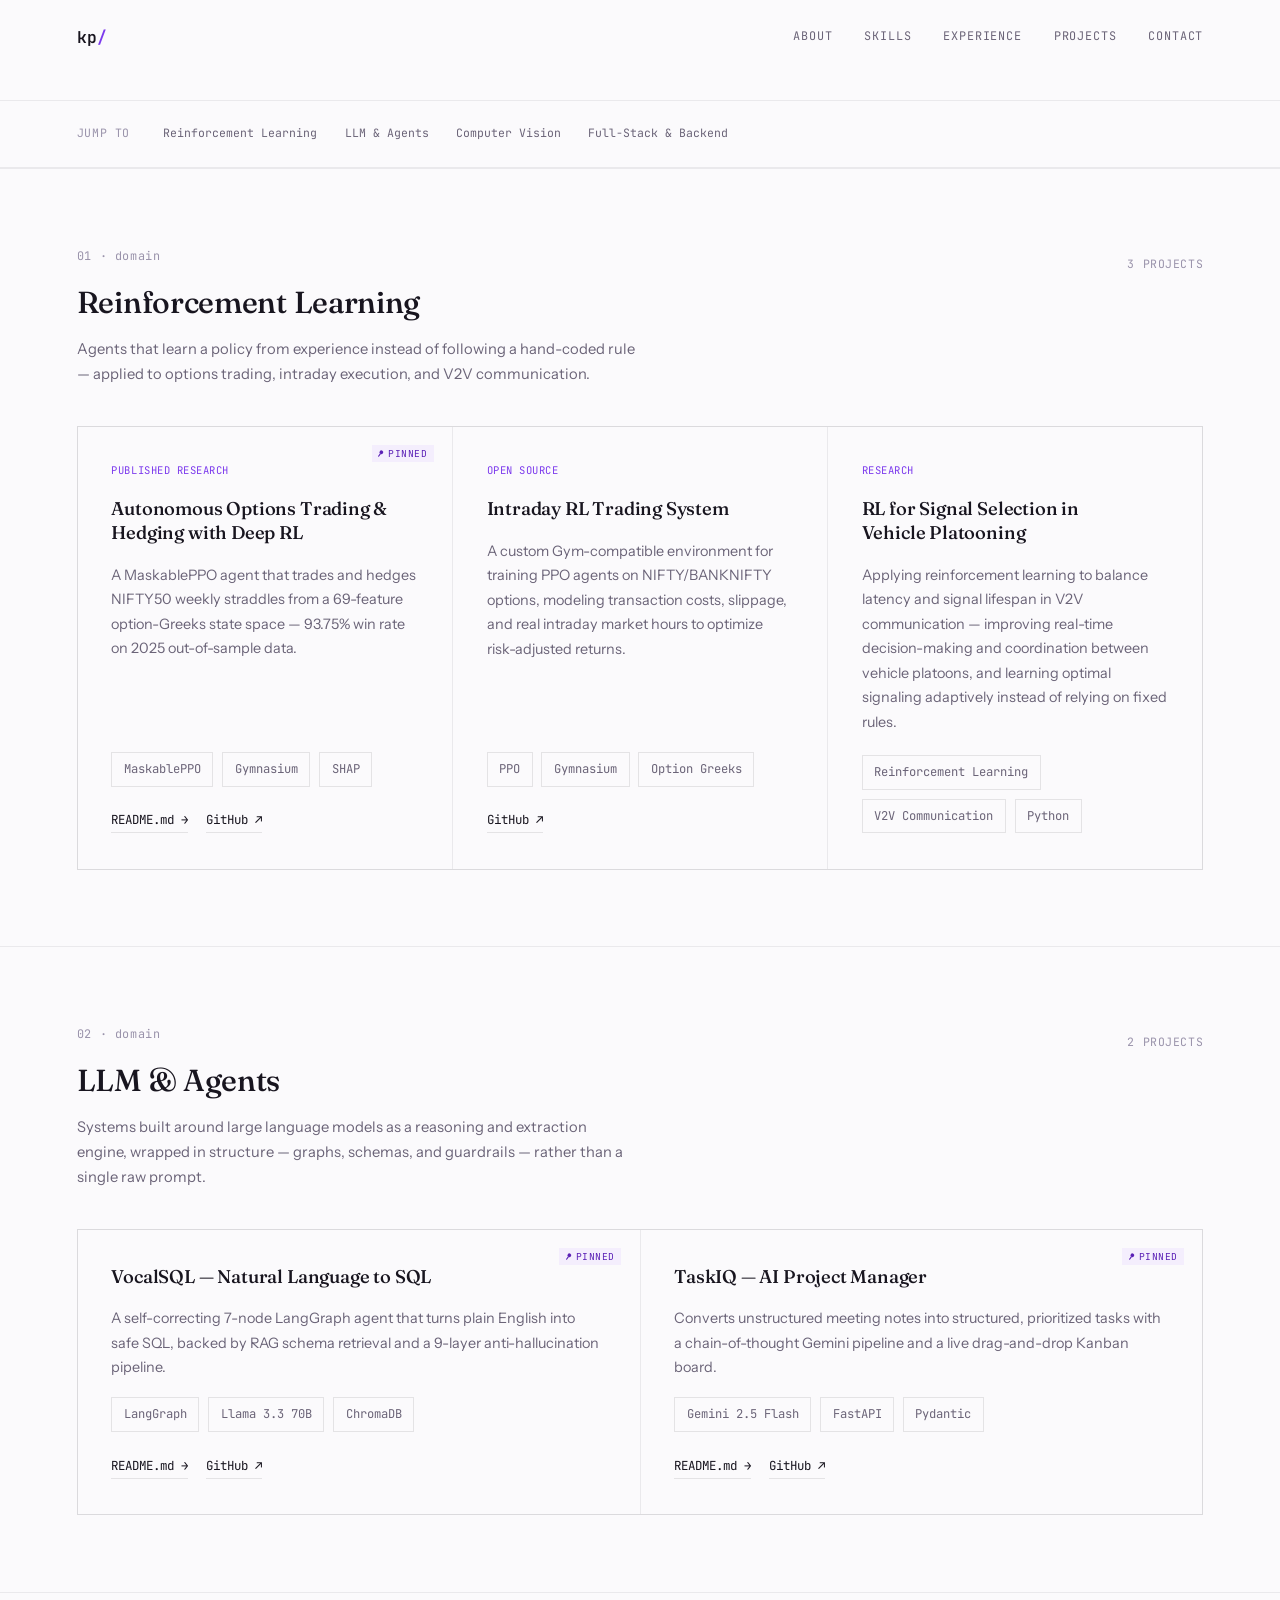
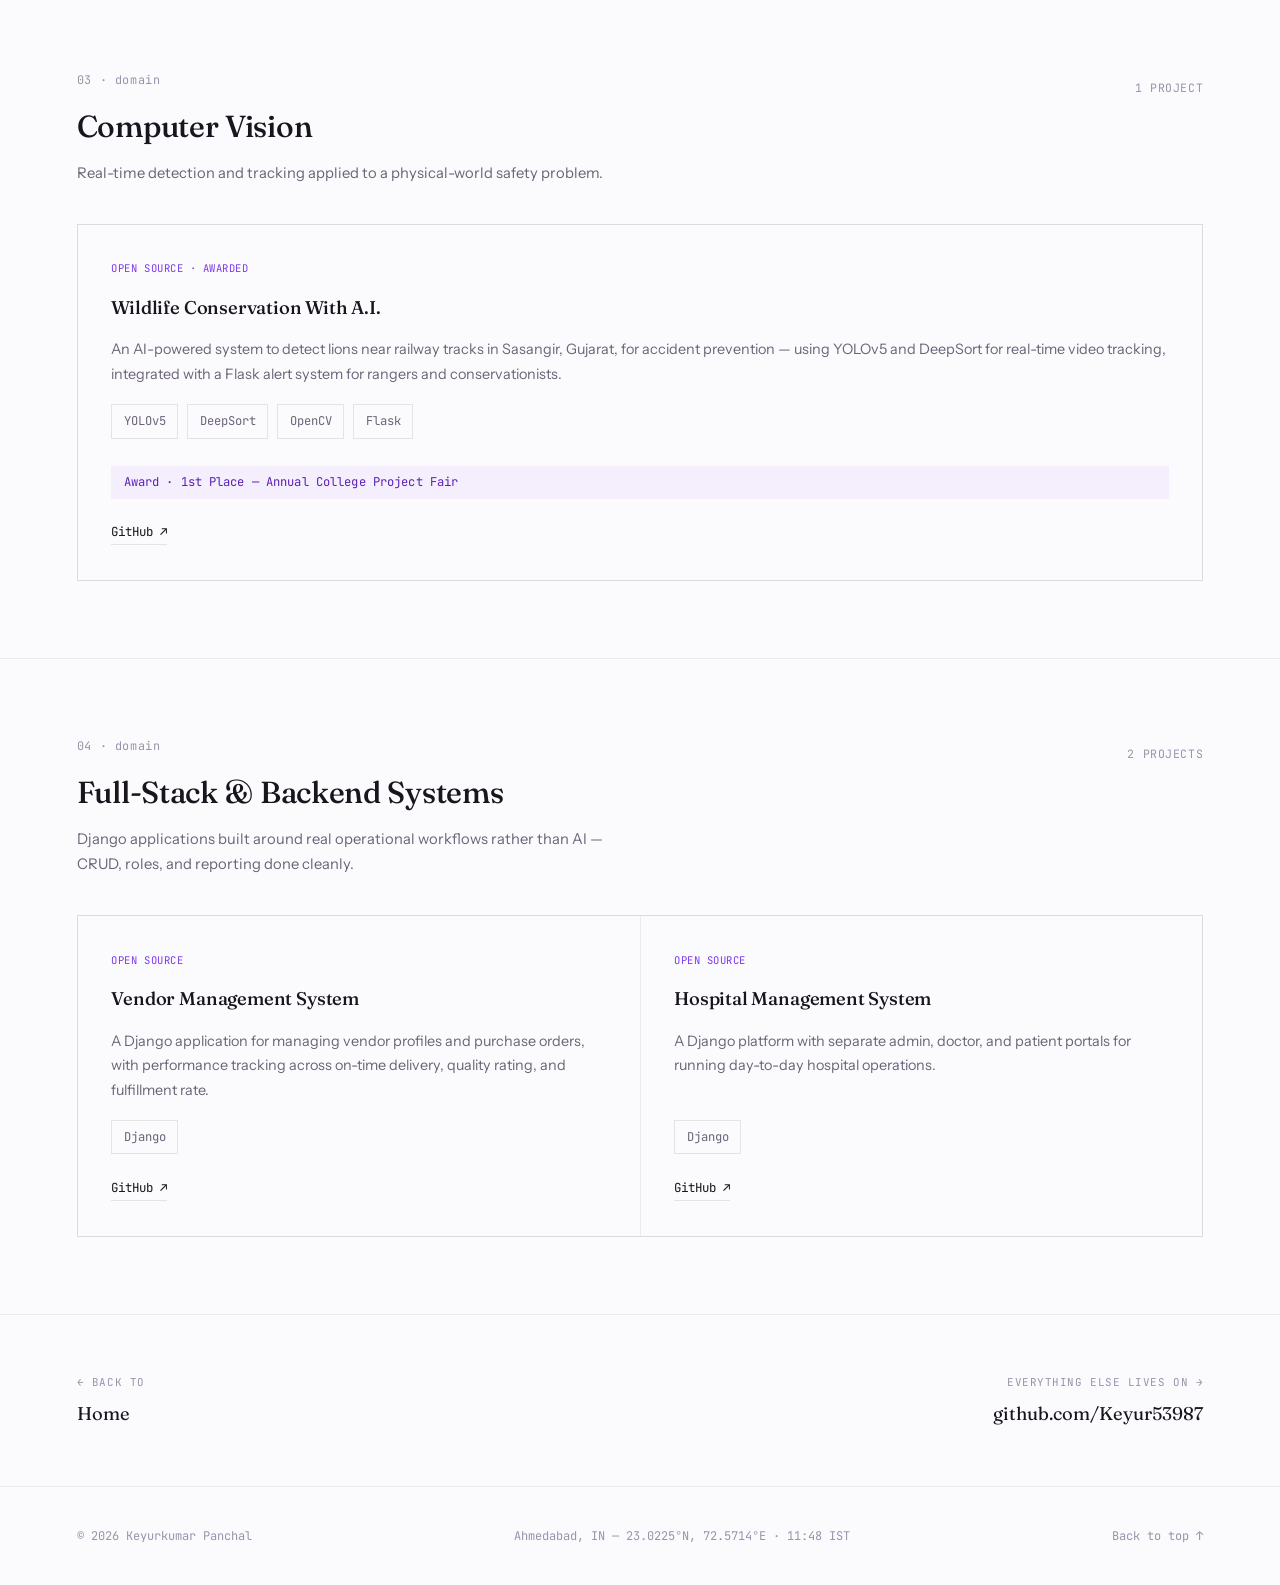
==== projects/index.html @ a24647cb "feat: add project documentation, portfolio navigation, and styling assets" ====
<!DOCTYPE html>
<html lang="en">
<head>
<meta charset="UTF-8">
<meta name="viewport" content="width=device-width, initial-scale=1.0">
<title>All Projects — Keyurkumar Panchal</title>
<meta name="description" content="Every project by Keyurkumar Panchal, grouped by domain — reinforcement learning, LLM agents, computer vision, and full-stack systems.">
<meta name="theme-color" content="#fbfafc">
<link rel="icon" type="image/svg+xml" href="data:image/svg+xml,%3Csvg xmlns='http://www.w3.org/2000/svg' viewBox='0 0 100 100'%3E%3Crect width='100' height='100' fill='%237c3aed'/%3E%3Ctext x='50' y='68' font-family='monospace' font-size='52' font-weight='700' fill='%23ffffff' text-anchor='middle'%3EK%3C/text%3E%3C/svg%3E">
<link rel="preconnect" href="https://fonts.googleapis.com">
<link rel="preconnect" href="https://fonts.gstatic.com" crossorigin>
<link href="https://fonts.googleapis.com/css2?family=Fraunces:ital,wght@0,300;0,400;0,500;0,600;1,400;1,500&amp;family=Instrument+Sans:ital,wght@0,400;0,500;0,600;0,700;1,400&amp;family=JetBrains+Mono:wght@300;400;500;600&amp;display=swap" rel="stylesheet">
<link rel="stylesheet" href="../assets/css/site.css">
</head>
<body>

<a href="#top" class="skip-link">Skip to content</a>
<div class="scroll-progress" id="scroll-progress"></div>

<header class="nav" id="nav">
  <a href="../index.html" class="nav-mark">kp<span>/</span></a>
  <nav class="nav-links" id="nav-links">
    <a href="../index.html#about">About</a>
    <a href="../index.html#skills">Skills</a>
    <a href="../index.html#experience">Experience</a>
    <a href="index.html">Projects</a>
    <a href="../index.html#contact">Contact</a>
  </nav>
  <button class="nav-toggle" id="nav-toggle" aria-label="Toggle navigation menu" aria-expanded="false" aria-controls="nav-links">
    <span></span><span></span><span></span>
  </button>
</header>

<main id="top">

<!-- <p class="crumb">
  <a href="../index.html">kp/</a><span class="sep">/</span>
  <span class="current">projects</span>
</p> -->

<!-- ============ HERO ============ -->
<!-- <section class="case-hero">
  <p class="case-eyebrow">~/projects · all</p>
  <h1 class="case-title">All Projects</h1>
  <p class="case-thesis">Every public repository, grouped by domain. The three marked <strong>Pinned</strong> also have full write-ups — architecture, methodology, results — and live on the home page too.</p>

  <div class="stat-grid reveal">
    <div class="stat-cell">
      <span class="num">8</span>
      <span class="lbl">Projects</span>
    </div>
    <div class="stat-cell">
      <span class="num">4</span>
      <span class="lbl">Domains</span>
    </div>
    <div class="stat-cell">
      <span class="num">3</span>
      <span class="lbl">Full Case Studies</span>
    </div>
    <div class="stat-cell">
      <span class="num">1</span>
      <span class="lbl">Published Paper</span>
    </div>
  </div>
</section> -->

<nav class="case-toc" aria-label="Domain contents" style="margin-top: calc(var(--nav-h) + 2rem);">
  <span class="lbl">Jump to</span>
  <a href="#rl">Reinforcement Learning</a>
  <a href="#llm">LLM &amp; Agents</a>
  <a href="#cv">Computer Vision</a>
  <a href="#backend">Full-Stack &amp; Backend</a>
</nav>

<!-- ============ REINFORCEMENT LEARNING ============ -->
<section class="domain-section" id="rl">
  <div class="domain-head reveal">
    <div>
      <p class="section-path">01 · domain</p>
      <h2>Reinforcement Learning</h2>
      <p class="domain-tagline">Agents that learn a policy from experience instead of following a hand-coded rule — applied to options trading, intraday execution, and V2V communication.</p>
    </div>
    <span class="domain-count">3 projects</span>
  </div>

  <div class="proj-grid reveal">
    <article class="proj-card">
      <span class="pin-badge" aria-label="Pinned project" title="Pinned project">
        <svg viewBox="0 0 24 24" fill="currentColor"><circle cx="12" cy="8" r="5"/><rect x="10.5" y="12" width="3" height="10" rx="1"/></svg>
        Pinned
      </span>
      <span class="pc-tag">Published Research</span>
      <h3>Autonomous Options Trading &amp; Hedging with Deep RL</h3>
      <p>A MaskablePPO agent that trades and hedges NIFTY50 weekly straddles from a 69-feature option-Greeks state space — 93.75% win rate on 2025 out-of-sample data.</p>
      <div class="chip-row"><span class="chip">MaskablePPO</span><span class="chip">Gymnasium</span><span class="chip">SHAP</span></div>
      <div class="proj-links">
        <a class="project-link" href="rl-directional-straddle.html">README.md →</a>
        <a class="project-link" href="https://github.com/Keyur53987/rl_directional_straddle" target="_blank" rel="noopener noreferrer">GitHub ↗</a>
      </div>
    </article>

    <article class="proj-card">
      <span class="pc-tag">Open Source</span>
      <h3>Intraday RL Trading System</h3>
      <p>A custom Gym-compatible environment for training PPO agents on NIFTY/BANKNIFTY options, modeling transaction costs, slippage, and real intraday market hours to optimize risk-adjusted returns.</p>
      <div class="chip-row"><span class="chip">PPO</span><span class="chip">Gymnasium</span><span class="chip">Option Greeks</span></div>
      <div class="proj-links">
        <a class="project-link" href="https://github.com/Keyur53987/intraday_rl_trading" target="_blank" rel="noopener noreferrer">GitHub ↗</a>
      </div>
    </article>

    <article class="proj-card no-link">
      <span class="pc-tag">Research</span>
      <h3>RL for Signal Selection in Vehicle Platooning</h3>
      <p>Applying reinforcement learning to balance latency and signal lifespan in V2V communication — improving real-time decision-making and coordination between vehicle platoons, and learning optimal signaling adaptively instead of relying on fixed rules.</p>
      <div class="chip-row"><span class="chip">Reinforcement Learning</span><span class="chip">V2V Communication</span><span class="chip">Python</span></div>
    </article>
  </div>
</section>

<!-- ============ LLM & AGENTS ============ -->
<section class="domain-section" id="llm">
  <div class="domain-head reveal">
    <div>
      <p class="section-path">02 · domain</p>
      <h2>LLM &amp; Agents</h2>
      <p class="domain-tagline">Systems built around large language models as a reasoning and extraction engine, wrapped in structure — graphs, schemas, and guardrails — rather than a single raw prompt.</p>
    </div>
    <span class="domain-count">2 projects</span>
  </div>

  <div class="proj-grid reveal">
    <article class="proj-card">
      <span class="pin-badge" aria-label="Pinned project" title="Pinned project">
        <svg viewBox="0 0 24 24" fill="currentColor"><circle cx="12" cy="8" r="5"/><rect x="10.5" y="12" width="3" height="10" rx="1"/></svg>
        Pinned
      </span>

      <h3>VocalSQL — Natural Language to SQL</h3>
      <p>A self-correcting 7-node LangGraph agent that turns plain English into safe SQL, backed by RAG schema retrieval and a 9-layer anti-hallucination pipeline.</p>
      <div class="chip-row"><span class="chip">LangGraph</span><span class="chip">Llama 3.3 70B</span><span class="chip">ChromaDB</span></div>
      <div class="proj-links">
        <a class="project-link" href="vocalsql.html">README.md →</a>
        <a class="project-link" href="https://github.com/Keyur53987/VocalSQL" target="_blank" rel="noopener noreferrer">GitHub ↗</a>
      </div>
    </article>

    <article class="proj-card">
      <span class="pin-badge" aria-label="Pinned project" title="Pinned project">
        <svg viewBox="0 0 24 24" fill="currentColor"><circle cx="12" cy="8" r="5"/><rect x="10.5" y="12" width="3" height="10" rx="1"/></svg>
        Pinned
      </span>

      <h3>TaskIQ — AI Project Manager</h3>
      <p>Converts unstructured meeting notes into structured, prioritized tasks with a chain-of-thought Gemini pipeline and a live drag-and-drop Kanban board.</p>
      <div class="chip-row"><span class="chip">Gemini 2.5 Flash</span><span class="chip">FastAPI</span><span class="chip">Pydantic</span></div>
      <div class="proj-links">
        <a class="project-link" href="taskiq.html">README.md →</a>
        <a class="project-link" href="https://github.com/Keyur53987/TaskIQ" target="_blank" rel="noopener noreferrer">GitHub ↗</a>
      </div>
    </article>
  </div>
</section>

<!-- ============ COMPUTER VISION ============ -->
<section class="domain-section" id="cv">
  <div class="domain-head reveal">
    <div>
      <p class="section-path">03 · domain</p>
      <h2>Computer Vision</h2>
      <p class="domain-tagline">Real-time detection and tracking applied to a physical-world safety problem.</p>
    </div>
    <span class="domain-count">1 project</span>
  </div>

  <div class="proj-grid reveal">
    <article class="proj-card">
      <span class="pc-tag">Open Source · Awarded</span>
      <h3>Wildlife Conservation With A.I.</h3>
      <p>An AI-powered system to detect lions near railway tracks in Sasangir, Gujarat, for accident prevention — using YOLOv5 and DeepSort for real-time video tracking, integrated with a Flask alert system for rangers and conservationists.</p>
      <div class="chip-row"><span class="chip">YOLOv5</span><span class="chip">DeepSort</span><span class="chip">OpenCV</span><span class="chip">Flask</span></div>
      <div class="badge">Award · 1st Place — Annual College Project Fair</div>
      <div class="proj-links">
        <a class="project-link" href="https://github.com/Keyur53987/wildlifeconservationwithai" target="_blank" rel="noopener noreferrer">GitHub ↗</a>
      </div>
    </article>
  </div>
</section>

<!-- ============ FULL-STACK & BACKEND ============ -->
<section class="domain-section" id="backend">
  <div class="domain-head reveal">
    <div>
      <p class="section-path">04 · domain</p>
      <h2>Full-Stack &amp; Backend Systems</h2>
      <p class="domain-tagline">Django applications built around real operational workflows rather than AI — CRUD, roles, and reporting done cleanly.</p>
    </div>
    <span class="domain-count">2 projects</span>
  </div>

  <div class="proj-grid reveal">
    <article class="proj-card">
      <span class="pc-tag">Open Source</span>
      <h3>Vendor Management System</h3>
      <p>A Django application for managing vendor profiles and purchase orders, with performance tracking across on-time delivery, quality rating, and fulfillment rate.</p>
      <div class="chip-row"><span class="chip">Django</span></div>
      <div class="proj-links">
        <a class="project-link" href="https://github.com/Keyur53987/vendor-management" target="_blank" rel="noopener noreferrer">GitHub ↗</a>
      </div>
    </article>

    <article class="proj-card">
      <span class="pc-tag">Open Source</span>
      <h3>Hospital Management System</h3>
      <p>A Django platform with separate admin, doctor, and patient portals for running day-to-day hospital operations.</p>
      <div class="chip-row"><span class="chip">Django</span></div>
      <div class="proj-links">
        <a class="project-link" href="https://github.com/Keyur53987/HospitalManagement_Django" target="_blank" rel="noopener noreferrer">GitHub ↗</a>
      </div>
    </article>
  </div>
</section>

<!-- ============ FOOTER NAV ============ -->
<div class="case-footer-nav reveal">
  <a href="../index.html">
    <span class="cf-lbl">← Back to</span>
    <span class="cf-to">Home</span>
  </a>
  <a class="cf-next" href="https://github.com/Keyur53987" target="_blank" rel="noopener noreferrer">
    <span class="cf-lbl">Everything else lives on →</span>
    <span class="cf-to">github.com/Keyur53987</span>
  </a>
</div>

</main>

<footer class="footer">
  <span>© 2026 Keyurkumar Panchal</span>
  <span>Ahmedabad, IN — 23.0225°N, 72.5714°E · <span id="local-time">--:--</span></span>
  <a href="#top">Back to top ↑</a>
</footer>

<script src="../assets/js/site.js" defer></script>
</body>
</html>
---- assets/css/site.css ----
/* ================================================================
   Keyurkumar Panchal — Portfolio
   Shared stylesheet (site-wide tokens, chrome, and components)
   ================================================================ */

:root{
  --bg: #fbfafc;
  --surface: #ffffff;
  --ink: #18151f;
  --ink-soft: #6b6478;
  --ink-faint: #9a93ab;
  --line: rgba(24,21,31,0.10);
  --line-soft: rgba(24,21,31,0.07);
  --purple: #7c3aed;
  --purple-deep: #5b21b6;
  --purple-wash: #f4eefd;
  --code-bg: #17131f;
  --code-ink: #e7e2f3;
  --code-line: rgba(255,255,255,0.09);

  --serif: 'Fraunces', Georgia, serif;
  --sans: 'Instrument Sans', system-ui, -apple-system, sans-serif;
  --mono: 'JetBrains Mono', ui-monospace, 'Courier New', monospace;

  --ease: cubic-bezier(.16,.8,.3,1);
  --edge: 6vw;
  --nav-h: 68px;
}

/* ============================================================
   RESET + BASE
   ============================================================ */
*,*::before,*::after{ box-sizing:border-box; margin:0; padding:0; }
html{ scroll-behavior:smooth; }
body{
  background:var(--bg);
  color:var(--ink);
  font-family:var(--sans);
  font-size:16px;
  line-height:1.7;
  -webkit-font-smoothing:antialiased;
}
img,svg{ display:block; max-width:100%; }
a{ color:inherit; }
ul{ list-style:none; }
h1,h2,h3{ font-weight:500; letter-spacing:-0.01em; }
::selection{ background:var(--purple); color:#fff; }

::-webkit-scrollbar{ width:10px; height:10px; }
::-webkit-scrollbar-track{ background:var(--bg); }
::-webkit-scrollbar-thumb{ background:#d9d2ea; border:2px solid var(--bg); }
::-webkit-scrollbar-thumb:hover{ background:var(--purple); }

a:focus-visible, button:focus-visible{
  outline:2px solid var(--purple);
  outline-offset:3px;
}

.skip-link{
  position:absolute; left:-9999px; top:0;
  background:var(--purple); color:#fff;
  padding:0.9em 1.4em; font-family:var(--mono); font-size:0.85rem;
  z-index:999;
}
.skip-link:focus{ left:1rem; top:1rem; }

.scroll-progress{
  position:fixed; top:0; left:0; height:2px; width:0%;
  background:var(--purple); z-index:300;
  transition:width .08s linear;
}

/* ============================================================
   NAV
   ============================================================ */
.nav{
  position:fixed; top:0; left:0; right:0; z-index:200;
  display:flex; align-items:center; justify-content:space-between;
  padding:1.5rem var(--edge);
  border-bottom:1px solid transparent;
  transition:background .35s var(--ease), border-color .35s var(--ease);
}
.nav.scrolled{
  background:rgba(251,250,252,0.88);
  backdrop-filter:blur(10px);
  -webkit-backdrop-filter:blur(10px);
  border-bottom-color:var(--line);
}
.nav-mark{
  font-family:var(--mono); font-weight:600; font-size:1.02rem;
  text-decoration:none; letter-spacing:0.01em; flex:none;
}
.nav-mark span{ color:var(--purple); }

.nav-links{ display:flex; align-items:center; gap:2rem; }
.nav-links a{
  font-family:var(--mono); font-size:0.74rem; text-transform:uppercase;
  letter-spacing:0.07em; color:var(--ink-soft); text-decoration:none;
  position:relative; padding-bottom:4px; transition:color .25s var(--ease);
}
.nav-links a::after{
  content:""; position:absolute; left:0; bottom:0; height:1px; width:0;
  background:var(--purple); transition:width .3s var(--ease);
}
.nav-links a:hover, .nav-links a.active{ color:var(--ink); }
.nav-links a:hover::after, .nav-links a.active::after{ width:100%; }

.nav-toggle{
  display:none; flex-direction:column; justify-content:center; gap:5px;
  width:34px; height:34px; background:none; border:none; cursor:pointer;
  z-index:210; flex:none;
}
.nav-toggle span{
  display:block; height:1px; background:var(--ink); width:100%;
  transition:transform .3s var(--ease), opacity .3s var(--ease);
}
.nav-toggle.active span:nth-child(1){ transform:translateY(6px) rotate(45deg); }
.nav-toggle.active span:nth-child(2){ opacity:0; }
.nav-toggle.active span:nth-child(3){ transform:translateY(-6px) rotate(-45deg); }

/* ============================================================
   HERO — quiet, typographic, no background noise
   ============================================================ */
.hero{
  min-height:92vh;
  display:flex; flex-direction:column; justify-content:center;
  padding:9rem var(--edge) 5rem;
}
.hero-role{
  display:flex; align-items:center; gap:0.7em;
  font-family:var(--mono); font-size:0.85rem; color:var(--ink-soft);
  letter-spacing:0.03em; margin-bottom:1.8rem;
}
.hero-role::before{ content:""; width:6px; height:6px; background:var(--purple); flex:none; }
#role-rotator{ color:var(--purple-deep); transition:opacity .3s ease; }

.hero-title{
  font-family:var(--serif); font-weight:400;
  font-size:clamp(2.6rem, 7.4vw, 5.6rem);
  line-height:1.04; letter-spacing:-0.02em;
  margin-bottom:2rem; max-width:16ch;
}
.hero-title em{ font-style:italic; font-weight:300; color:var(--purple); }

.hero-desc{
  font-size:clamp(1.05rem,1.7vw,1.25rem);
  color:var(--ink-soft); max-width:620px; margin-bottom:1.6rem;
  font-weight:400;
}
.hero-location{
  font-family:var(--mono); font-size:0.82rem; color:var(--ink-faint);
  margin-bottom:2.8rem; letter-spacing:0.02em;
}

/* ============================================================
   BUTTONS
   ============================================================ */
.hero-cta{ display:flex; gap:0.9rem; flex-wrap:wrap; }
.btn{
  font-family:var(--mono); font-size:0.8rem; text-transform:uppercase;
  letter-spacing:0.04em; padding:0.9em 1.6em;
  border:1px solid var(--line); text-decoration:none;
  color:var(--ink); display:inline-flex; align-items:center; gap:0.6em;
  transition:all .25s var(--ease); background:transparent; cursor:pointer;
}
.btn-primary{ background:var(--purple); border-color:var(--purple); color:#fff; font-weight:500; }
.btn-primary:hover{ background:var(--purple-deep); border-color:var(--purple-deep); }
.btn-ghost:hover{ border-color:var(--purple); color:var(--purple-deep); }
.btn-sm{ padding:0.7em 1.2em; font-size:0.74rem; }

/* ============================================================
   SECTIONS — shared, generous
   ============================================================ */
.section{ padding:clamp(4.5rem,8vw,7rem) var(--edge); }
.section + .section, .hero + .section{ border-top:1px solid var(--line-soft); }
.section-head{ margin-bottom:3.2rem; max-width:760px; }
.section-path{
  font-family:var(--mono); font-size:0.74rem; color:var(--ink-faint);
  letter-spacing:0.05em; margin-bottom:0.7rem;
}
.section-head h2{ font-family:var(--serif); font-size:clamp(1.8rem,3.2vw,2.4rem); }
.section-sub{ color:var(--ink-soft); margin-top:0.7rem; font-size:1rem; max-width:56ch; }

/* ============================================================
   ABOUT
   ============================================================ */
.about-grid{ display:grid; grid-template-columns:1.6fr 1fr; gap:4rem; align-items:start; }
.about-lead{ font-size:1.1rem; color:var(--ink-soft); line-height:1.85; }
.about-lead strong{ color:var(--ink); font-weight:500; }
.about-stats{ display:flex; flex-direction:column; gap:1.7rem; }
.stat-num{ font-family:var(--serif); font-size:2.1rem; color:var(--purple); display:block; line-height:1; }
.stat-label{ font-family:var(--mono); font-size:0.7rem; text-transform:uppercase; color:var(--ink-faint); letter-spacing:0.05em; margin-top:0.4rem; display:block; }

/* ============================================================
   CHIPS — one tag system, reused everywhere
   ============================================================ */
.chip{
  display:inline-block; font-family:var(--mono); font-size:0.76rem;
  padding:0.5em 0.95em; border:1px solid var(--line); color:var(--ink-soft);
  transition:all .2s var(--ease);
}
.chip:hover{ border-color:var(--purple); color:var(--purple-deep); background:var(--purple-wash); }
.chip-row{ display:flex; flex-wrap:wrap; gap:0.55rem; }

.badge{
  display:inline-flex; align-items:center; gap:0.5em; font-family:var(--mono);
  font-size:0.76rem; color:var(--purple-deep); background:var(--purple-wash);
  padding:0.6em 1em; margin-top:0.6rem; letter-spacing:0.01em; line-height:1.5;
}

/* ============================================================
   SKILLS
   ============================================================ */
.skills-groups{ display:flex; flex-direction:column; gap:2.6rem; }
.skills-cat{
  font-family:var(--mono); font-size:0.78rem; text-transform:uppercase;
  letter-spacing:0.06em; color:var(--purple-deep); display:block; margin-bottom:1rem;
}

/* ============================================================
   TIMELINE (experience + education)
   ============================================================ */
.timeline{ display:flex; flex-direction:column; }
.timeline-item{
  display:grid; grid-template-columns:190px 1fr; gap:3rem;
  padding:2.6rem 0; border-top:1px solid var(--line-soft);
}
.timeline-item:first-child{ padding-top:0; border-top:none; }
.timeline-date{ font-family:var(--mono); font-size:0.8rem; color:var(--ink-faint); padding-top:0.3rem; }
.timeline-body h3{ font-family:var(--serif); font-size:1.4rem; margin-bottom:0.3rem; }
.timeline-body h3 .co{ font-family:var(--sans); font-size:0.92rem; font-weight:400; color:var(--purple-deep); }
.timeline-loc{
  font-family:var(--mono); font-size:0.74rem; color:var(--ink-faint);
  margin-bottom:1.2rem; text-transform:uppercase; letter-spacing:0.03em;
}
.timeline-body ul{ display:flex; flex-direction:column; gap:0.7rem; }
.timeline-body li{ color:var(--ink-soft); position:relative; padding-left:1.2rem; line-height:1.75; font-size:0.97rem; }
.timeline-body li::before{ content:"—"; position:absolute; left:0; color:var(--ink-faint); }
.edu-extra{ font-family:var(--mono); font-size:0.82rem; color:var(--purple-deep); margin-top:0.3rem; }

/* ============================================================
   CASE STUDY PREVIEW CARDS (home → project pages)
   ============================================================ */
.case-grid{ display:grid; grid-template-columns:repeat(3,1fr); gap:1px; background:var(--line-soft); border:1px solid var(--line-soft); }
.case-card{
  background:var(--surface); padding:2.6rem 2.2rem; display:flex; flex-direction:column; gap:1.1rem;
  text-decoration:none; color:inherit; transition:background .25s var(--ease);
  position:relative;
}
.case-card:hover{ background:var(--purple-wash); }
.case-card .cc-tag{ font-family:var(--mono); font-size:0.68rem; text-transform:uppercase; letter-spacing:0.06em; color:var(--purple); }
.case-card h3{ font-family:var(--serif); font-size:1.3rem; line-height:1.25; }
.case-card p{ color:var(--ink-soft); font-size:0.92rem; line-height:1.7; flex:1; }
.case-card .cc-stats{ display:flex; gap:1.4rem; padding:0.9rem 0; border-top:1px solid var(--line-soft); }
.case-card .cc-stats div{ display:flex; flex-direction:column; }
.case-card .cc-stats .v{ font-family:var(--serif); font-size:1.15rem; color:var(--purple-deep); }
.case-card .cc-stats .l{ font-family:var(--mono); font-size:0.62rem; color:var(--ink-faint); text-transform:uppercase; letter-spacing:0.04em; margin-top:0.2rem; }
.case-card .cc-read{ font-family:var(--mono); font-size:0.76rem; color:var(--ink); display:flex; align-items:center; gap:0.4em; }
.case-card:hover .cc-read{ color:var(--purple-deep); }
.case-card .cc-read .arrow{ transition:transform .25s var(--ease); }
.case-card:hover .cc-read .arrow{ transform:translateX(4px); }

.pin-badge{
  position:absolute; top:1.15rem; right:1.15rem; z-index:2;
  display:inline-flex; align-items:center; gap:0.32em;
  font-family:var(--mono); font-size:0.6rem; text-transform:uppercase; letter-spacing:0.05em;
  color:var(--purple-deep); background:var(--purple-wash);
  padding:0.4em 0.65em 0.4em 0.5em; line-height:1;
}
.pin-badge svg{ width:9px; height:9px; flex:none; transform:rotate(35deg); }

/* ============================================================
   PROJECTS INDEX — domain sections & project cards
   ============================================================ */
.domain-section{ padding:clamp(3.5rem,6vw,5.5rem) var(--edge); }
.domain-section + .domain-section{ border-top:1px solid var(--line-soft); }

.domain-head{
  display:flex; justify-content:space-between; align-items:flex-start;
  gap:2rem; margin-bottom:2.6rem;
}
.domain-head h2{ font-family:var(--serif); font-size:clamp(1.6rem,2.8vw,2.1rem); }
.domain-tagline{ color:var(--ink-soft); margin-top:0.5rem; font-size:0.95rem; max-width:56ch; line-height:1.7; }
.domain-count{
  font-family:var(--mono); font-size:0.72rem; text-transform:uppercase;
  letter-spacing:0.05em; color:var(--ink-faint); white-space:nowrap;
  padding-top:0.5rem; flex:none;
}

.proj-grid{ display:grid; grid-template-columns:repeat(auto-fill, minmax(320px, 1fr)); gap:1px; background:var(--line-soft); border:1px solid var(--line-soft); }
.proj-card{
  background:var(--surface); padding:2.2rem 2rem; display:flex; flex-direction:column; gap:0.9rem;
  position:relative; transition:background .25s var(--ease);
}
.proj-card:hover{ background:var(--purple-wash); }
.proj-card.no-link{ cursor:default; }
.proj-card .pc-tag{ font-family:var(--mono); font-size:0.66rem; text-transform:uppercase; letter-spacing:0.06em; color:var(--purple); }
.proj-card h3{ font-family:var(--serif); font-size:1.2rem; line-height:1.3; font-weight:500; }
.proj-card p{ color:var(--ink-soft); font-size:0.92rem; line-height:1.7; flex:1; }
.proj-links{ display:flex; gap:1.2rem; margin-top:0.3rem; }

/* ============================================================
   VIEW ALL PROJECTS CTA (under pinned cards on home)
   ============================================================ */
.view-all-row{ display:flex; justify-content:center; margin-top:2.6rem; }

/* ============================================================
   FEATURED PROJECTS (lightweight, non-case-study entries)
   ============================================================ */
.projects-list{ display:flex; flex-direction:column; }
.project{
  display:grid; grid-template-columns:56px 1fr; gap:2rem;
  padding:3.2rem 0; border-top:1px solid var(--line-soft);
}
.project:first-child{ padding-top:0; border-top:none; }
.project-icon{ color:var(--ink-faint); padding-top:0.3rem; }
.project-icon svg{ width:36px; height:36px; }

.project-tag{
  display:block; font-family:var(--mono); font-size:0.72rem;
  text-transform:uppercase; letter-spacing:0.07em; color:var(--purple);
  margin-bottom:0.8rem;
}
.project h3{ font-family:var(--serif); font-size:1.5rem; font-weight:500; margin-bottom:0.9rem; max-width:640px; }
.project p{ color:var(--ink-soft); margin-bottom:1rem; max-width:640px; }
.project ul{ display:flex; flex-direction:column; gap:0.65rem; margin-bottom:1.3rem; }
.project li{ color:var(--ink-soft); position:relative; padding-left:1.2rem; line-height:1.75; font-size:0.97rem; }
.project li::before{ content:"—"; position:absolute; left:0; color:var(--ink-faint); }

.project-foot{ display:flex; flex-wrap:wrap; align-items:center; gap:0.9rem; margin-top:1.2rem; }
.project-link{
  font-family:var(--mono); font-size:0.78rem; color:var(--ink); text-decoration:none;
  border-bottom:1px solid var(--line); padding-bottom:2px; transition:border-color .2s, color .2s;
}
.project-link:hover{ color:var(--purple-deep); border-color:var(--purple); }

/* ============================================================
   GITHUB / OPEN SOURCE GRID
   ============================================================ */
.gh-grid{ display:grid; grid-template-columns:1fr 1fr; gap:1px; background:var(--line-soft); border:1px solid var(--line-soft); }
.gh-card{ background:var(--bg); padding:2.4rem; display:flex; flex-direction:column; gap:1rem; }
.gh-card h3{ font-family:var(--serif); font-size:1.2rem; font-weight:500; }
.gh-card p{ color:var(--ink-soft); font-size:0.95rem; line-height:1.75; flex:1; }
.gh-links{ display:flex; gap:1.2rem; }

/* ============================================================
   ALL-PROJECTS HUB PAGE — grouped by domain
   ============================================================ */
.domain-section{ padding:clamp(3.4rem,6vw,5rem) var(--edge); border-top:1px solid var(--line-soft); }
.domain-head{ display:flex; align-items:flex-start; justify-content:space-between; gap:1.5rem; flex-wrap:wrap; margin-bottom:2.4rem; }
.domain-head h2{ font-family:var(--serif); font-size:clamp(1.5rem,2.6vw,1.9rem); }
.domain-tagline{ color:var(--ink-soft); font-size:0.92rem; margin-top:0.5rem; max-width:56ch; }
.domain-count{ font-family:var(--mono); font-size:0.72rem; color:var(--ink-faint); white-space:nowrap; }

.proj-grid{ display:grid; grid-template-columns:repeat(auto-fit, minmax(270px,1fr)); gap:1px; background:var(--line-soft); border:1px solid var(--line-soft); }
.proj-card{ background:var(--bg); padding:2.2rem 2.1rem; display:flex; flex-direction:column; gap:1.1rem; position:relative; }
.proj-card .pc-tag{ font-family:var(--mono); font-size:0.66rem; text-transform:uppercase; letter-spacing:0.05em; color:var(--purple); }
.proj-card h3{ font-family:var(--serif); font-size:1.15rem; font-weight:500; line-height:1.3; max-width:90%; }
.proj-card p{ color:var(--ink-soft); font-size:0.9rem; line-height:1.7; flex:1; }
.proj-links{ display:flex; flex-wrap:wrap; gap:1.1rem; }
.proj-card.no-link p{ margin-bottom:0.2rem; }

/* ============================================================
   CONTACT + FOOTER
   ============================================================ */
.contact-grid{ display:grid; grid-template-columns:1fr 1fr; gap:4rem; }
.contact-lead{ font-family:var(--serif); font-size:clamp(1.3rem,2.4vw,1.8rem); line-height:1.55; max-width:22ch; color:var(--ink); }
.contact-links{ display:flex; flex-direction:column; }
.contact-links a{
  display:flex; justify-content:space-between; align-items:baseline; gap:1rem;
  padding:1.3rem 0; border-top:1px solid var(--line-soft);
  text-decoration:none; color:var(--ink); font-size:1.02rem;
  transition:color .25s var(--ease);
}
.contact-links a:last-child{ border-bottom:1px solid var(--line-soft); }
.contact-links a:hover{ color:var(--purple-deep); }
.cl-label{ font-family:var(--mono); font-size:0.7rem; color:var(--ink-faint); text-transform:uppercase; letter-spacing:0.06em; }
.cl-value{ text-align:right; word-break:break-word; }

.footer{
  display:flex; justify-content:space-between; align-items:center; flex-wrap:wrap;
  gap:0.8rem 1.6rem; padding:2.4rem var(--edge); font-family:var(--mono);
  font-size:0.75rem; color:var(--ink-faint); border-top:1px solid var(--line-soft);
}
.footer a{ color:var(--ink-faint); text-decoration:none; transition:color .25s var(--ease); }
.footer a:hover{ color:var(--purple-deep); }

/* ============================================================
   REVEAL MOTION — light touch
   ============================================================ */
.reveal{ opacity:0; transform:translateY(16px); transition:opacity .7s var(--ease), transform .7s var(--ease); }
.reveal.in-view{ opacity:1; transform:translateY(0); }

@media (prefers-reduced-motion: reduce){
  html{ scroll-behavior:auto; }
  .reveal{ opacity:1 !important; transform:none !important; transition:none !important; }
  *{ animation-duration:0.01ms !important; transition-duration:0.01ms !important; }
}

/* ================================================================
   CASE STUDY / README PAGE COMPONENTS
   ================================================================ */

/* breadcrumb trail */
.crumb{
  display:flex; align-items:center; gap:0.55em; flex-wrap:wrap;
  font-family:var(--mono); font-size:0.72rem; color:var(--ink-faint);
  padding:calc(var(--nav-h) + 1.6rem) var(--edge) 0;
}
.crumb a{ color:var(--ink-faint); text-decoration:none; transition:color .2s var(--ease); }
.crumb a:hover{ color:var(--purple-deep); }
.crumb .sep{ color:var(--line); }
.crumb .current{ color:var(--ink-soft); }

/* case hero */
.case-hero{ padding:1.6rem var(--edge) 3.2rem; }
.case-eyebrow{ display:flex; align-items:center; gap:0.7em; font-family:var(--mono); font-size:0.8rem; color:var(--purple-deep); margin-bottom:1.5rem; }
.case-eyebrow::before{ content:""; width:6px; height:6px; background:var(--purple); flex:none; }
.case-title{ font-family:var(--serif); font-weight:400; font-size:clamp(2.1rem,5.2vw,3.4rem); line-height:1.08; letter-spacing:-0.02em; max-width:20ch; margin-bottom:1.4rem; }
.case-thesis{ font-size:clamp(1.02rem,1.6vw,1.18rem); color:var(--ink-soft); max-width:660px; margin-bottom:2rem; line-height:1.7; }
.case-links{ display:flex; flex-wrap:wrap; gap:0.8rem; margin-bottom:2.6rem; }

.stat-grid{ display:grid; grid-template-columns:repeat(4,1fr); gap:1px; background:var(--line-soft); border:1px solid var(--line-soft); }
.stat-cell{ background:var(--bg); padding:1.5rem 1.3rem; }
.stat-cell .num{ font-family:var(--serif); font-size:clamp(1.3rem,2.4vw,1.75rem); color:var(--purple-deep); display:block; line-height:1.15; }
.stat-cell .lbl{ font-family:var(--mono); font-size:0.64rem; text-transform:uppercase; letter-spacing:0.045em; color:var(--ink-faint); margin-top:0.55rem; display:block; line-height:1.5; }

/* quick contents strip */
.case-toc{ display:flex; flex-wrap:wrap; gap:0.4rem 1.7rem; padding:1.4rem var(--edge); border-top:1px solid var(--line-soft); border-bottom:1px solid var(--line-soft); font-family:var(--mono); font-size:0.72rem; }
.case-toc span.lbl{ color:var(--ink-faint); text-transform:uppercase; letter-spacing:0.05em; margin-right:0.4rem; }
.case-toc a{ color:var(--ink-soft); text-decoration:none; border-bottom:1px solid transparent; padding-bottom:1px; }
.case-toc a:hover{ color:var(--purple-deep); border-color:var(--purple); }

/* prose */
.prose p{ color:var(--ink-soft); max-width:70ch; line-height:1.85; margin-bottom:1.15rem; font-size:1.01rem; }
.prose p:last-child{ margin-bottom:0; }
.prose strong{ color:var(--ink); font-weight:600; }
.prose a{ color:var(--purple-deep); text-decoration-color:var(--line); text-underline-offset:3px; }
.prose code{ font-family:var(--mono); background:var(--purple-wash); color:var(--purple-deep); padding:0.12em 0.42em; font-size:0.87em; }

/* numbered step list */
.step-list{ display:flex; flex-direction:column; }
.step-item{ display:grid; grid-template-columns:44px 1fr; gap:1.5rem; padding:2rem 0; border-top:1px solid var(--line-soft); }
.step-item:first-child{ border-top:none; padding-top:0; }
.step-num{ font-family:var(--serif); font-size:1.4rem; color:var(--purple); line-height:1.3; }
.step-item h4{ font-family:var(--sans); font-weight:600; font-size:1.03rem; margin-bottom:0.55rem; color:var(--ink); }
.step-item p{ color:var(--ink-soft); font-size:0.95rem; line-height:1.8; max-width:66ch; }
.step-item p + p{ margin-top:0.7rem; }
.step-item code{ font-family:var(--mono); background:var(--purple-wash); color:var(--purple-deep); padding:0.12em 0.42em; font-size:0.87em; }

/* diagram / pipeline */
.diagram-card{ border:1px solid var(--line-soft); background:var(--surface); padding:clamp(1.5rem,4vw,2.6rem); }
.diagram-label{ font-family:var(--mono); font-size:0.68rem; text-transform:uppercase; letter-spacing:0.05em; color:var(--ink-faint); margin-bottom:1.4rem; }
.pipeline{ display:flex; align-items:center; gap:0; overflow-x:auto; padding-bottom:0.6rem; }
.pipeline-box{
  flex:none; width:150px; font-family:var(--mono); font-size:0.74rem; text-align:center;
  padding:1.1em 0.9em; border:1px solid var(--line); background:var(--bg); line-height:1.5;
}
.pipeline-box.on{ border-color:var(--purple); background:var(--purple-wash); }
.pipeline-box .t{ display:block; font-weight:600; color:var(--ink); font-size:0.8rem; }
.pipeline-box.on .t{ color:var(--purple-deep); }
.pipeline-box .d{ display:block; color:var(--ink-faint); margin-top:0.3em; font-size:0.92em; }
.pipeline-arrow{ flex:none; width:26px; text-align:center; color:var(--ink-faint); font-family:var(--mono); font-size:0.95rem; }
.pipeline-col{ display:flex; flex-direction:column; gap:0.4rem; flex:none; }

.branch-grid{ display:grid; grid-template-columns:repeat(3,1fr); gap:1.4rem; margin-top:1.6rem; }
.branch-card{ border:1px solid var(--line-soft); padding:1.3rem 1.4rem; }
.branch-card .bc-head{ display:flex; align-items:center; gap:0.5em; font-family:var(--mono); font-size:0.72rem; color:var(--purple-deep); margin-bottom:0.7rem; }
.branch-card p{ color:var(--ink-soft); font-size:0.87rem; line-height:1.65; }

/* charts */
.chart-card{ border:1px solid var(--line-soft); background:var(--surface); padding:1.8rem clamp(1rem,3vw,2rem) 1.5rem; }
.chart-card h4{ font-family:var(--mono); font-size:0.7rem; text-transform:uppercase; letter-spacing:0.05em; color:var(--ink-faint); margin-bottom:0.3rem; }
.chart-card .chart-figure-title{ font-family:var(--serif); font-size:1.15rem; margin-bottom:1.3rem; }
.chart-caption{ font-family:var(--mono); font-size:0.7rem; color:var(--ink-faint); margin-top:1rem; line-height:1.6; }
.chart-svg text{ font-family:var(--mono); fill:var(--ink-faint); }
.two-col-charts{ display:grid; grid-template-columns:1fr 1fr; gap:1.6rem; align-items:start; }

/* results table */
table.kv{ width:100%; border-collapse:collapse; font-size:0.9rem; }
table.kv th{ text-align:left; font-family:var(--mono); font-size:0.66rem; text-transform:uppercase; letter-spacing:0.05em; color:var(--ink-faint); padding:0.85em 1em; border-bottom:1px solid var(--line); white-space:nowrap; }
table.kv td{ padding:0.9em 1em; border-bottom:1px solid var(--line-soft); color:var(--ink-soft); vertical-align:top; font-size:0.92rem; line-height:1.6; }
table.kv td:first-child{ font-family:var(--mono); font-size:0.85rem; color:var(--ink); white-space:nowrap; }
table.kv.kv-pairs td:nth-child(3){ font-family:var(--mono); font-size:0.85rem; color:var(--ink); white-space:nowrap; }
table.kv tr:last-child td{ border-bottom:none; }
.table-wrap{ overflow-x:auto; border:1px solid var(--line-soft); }
.table-wrap table.kv{ min-width:520px; }

/* code block */
.code-block{ border:1px solid var(--line-soft); background:var(--code-bg); overflow-x:auto; }
.code-block .cb-head{ display:flex; justify-content:space-between; align-items:center; padding:0.7em 1.1em; border-bottom:1px solid var(--code-line); font-family:var(--mono); font-size:0.68rem; color:#9c94b3; text-transform:uppercase; letter-spacing:0.05em; }
.code-block pre{ margin:0; padding:1.3em 1.5em; white-space:pre; font-family:var(--mono); font-size:0.8rem; line-height:1.75; color:var(--code-ink); }
.code-block code{ font-family:var(--mono); }
.tok-kw{ color:#c9a7ff; }
.tok-str{ color:#9fe6b0; }
.tok-com{ color:#7d7593; font-style:italic; }
.tok-fn{ color:#8ec5ff; }

/* callout / note */
.callout{ border:1px solid var(--line-soft); border-left:2px solid var(--purple); background:var(--purple-wash); padding:1.2rem 1.5rem; }
.callout .co-label{ font-family:var(--mono); font-size:0.68rem; text-transform:uppercase; letter-spacing:0.05em; color:var(--purple-deep); margin-bottom:0.5rem; display:block; }
.callout p{ color:var(--ink-soft); font-size:0.92rem; line-height:1.7; }
.callout p + p{ margin-top:0.6rem; }

/* formula block */
.formula{ font-family:var(--mono); font-size:0.92rem; color:var(--ink); background:var(--surface); border:1px solid var(--line-soft); padding:1.1rem 1.4rem; overflow-x:auto; text-align:center; }

/* split grid — limitations / future work, pros / cons */
.split-grid{ display:grid; grid-template-columns:1fr 1fr; gap:1px; background:var(--line-soft); border:1px solid var(--line-soft); }
.split-col{ background:var(--bg); padding:2rem clamp(1.2rem,3vw,2.2rem); }
.split-col h4{ font-family:var(--mono); font-size:0.72rem; text-transform:uppercase; letter-spacing:0.05em; color:var(--purple-deep); margin-bottom:1.3rem; }
.split-col ul{ display:flex; flex-direction:column; gap:1rem; }
.split-col li{ color:var(--ink-soft); font-size:0.92rem; line-height:1.7; padding-left:1.2rem; position:relative; }
.split-col li::before{ content:"—"; position:absolute; left:0; color:var(--ink-faint); }
.split-col li strong{ color:var(--ink); font-weight:600; }

/* evolution / comparison table rows highlighted */
.hl-row td{ color:var(--ink); }
.hl-row td:first-child{ color:var(--purple-deep); }

/* worked-example card */
.example-card{ border:1px solid var(--line-soft); }
.example-io{ display:grid; grid-template-columns:1fr 1fr; }
.example-io > div{ padding:1.6rem clamp(1.2rem,3vw,2rem); }
.example-io > div:first-child{ border-right:1px solid var(--line-soft); }
.example-io .io-label{ font-family:var(--mono); font-size:0.66rem; text-transform:uppercase; letter-spacing:0.05em; color:var(--ink-faint); margin-bottom:0.8rem; display:block; }
.example-io .io-text{ font-size:0.98rem; color:var(--ink); line-height:1.6; }

/* publication badge */
.pub-card{ border:1px solid var(--line-soft); border-left:2px solid var(--purple-deep); padding:1.4rem 1.6rem; display:flex; flex-direction:column; gap:0.5rem; }
.pub-card .pc-eyebrow{ font-family:var(--mono); font-size:0.68rem; text-transform:uppercase; letter-spacing:0.05em; color:var(--purple-deep); }
.pub-card .pc-title{ font-family:var(--serif); font-size:1.1rem; line-height:1.5; color:var(--ink); }
.pub-card .pc-meta{ font-family:var(--mono); font-size:0.76rem; color:var(--ink-faint); }

/* prev/next case nav */
.case-footer-nav{ display:flex; justify-content:space-between; align-items:center; gap:1.2rem; flex-wrap:wrap; padding:clamp(2.4rem,5vw,3.6rem) var(--edge); border-top:1px solid var(--line-soft); }
.case-footer-nav a{ text-decoration:none; color:var(--ink); display:flex; flex-direction:column; gap:0.4em; transition:color .25s var(--ease); }
.case-footer-nav a:hover{ color:var(--purple-deep); }
.case-footer-nav .cf-lbl{ font-family:var(--mono); font-size:0.68rem; text-transform:uppercase; letter-spacing:0.05em; color:var(--ink-faint); }
.case-footer-nav .cf-to{ font-family:var(--serif); font-size:1.15rem; }
.case-footer-nav .cf-next{ text-align:right; align-items:flex-end; margin-left:auto; }

/* misc utility */
.mt-lg{ margin-top:clamp(2rem,4vw,3rem); }
.mt-md{ margin-top:1.6rem; }
.stack{ display:flex; flex-direction:column; gap:1.6rem; }

/* ============================================================
   RESPONSIVE
   ============================================================ */
@media (max-width:900px){
  .about-grid, .contact-grid{ grid-template-columns:1fr; gap:2.4rem; }
  .about-stats{ flex-direction:row; flex-wrap:wrap; gap:2rem 2.6rem; }
  .timeline-item, .project{ grid-template-columns:1fr; gap:0.8rem; }
  .timeline-date{ padding-top:0; }
  .gh-grid{ grid-template-columns:1fr; }
  .case-grid{ grid-template-columns:1fr; }
  .stat-grid{ grid-template-columns:1fr 1fr; }
  .split-grid{ grid-template-columns:1fr; }
  .branch-grid{ grid-template-columns:1fr; }
  .two-col-charts{ grid-template-columns:1fr; }
  .example-io{ grid-template-columns:1fr; }
  .example-io > div:first-child{ border-right:none; border-bottom:1px solid var(--line-soft); }
  .case-footer-nav .cf-next{ text-align:left; align-items:flex-start; margin-left:0; }

  /* projects index */
  .domain-head{ flex-direction:column; gap:0.6rem; }
  .proj-grid{ grid-template-columns:1fr; }
}

@media (max-width:760px){
  .nav-links{
    display:none; position:fixed; inset:0; background:var(--bg);
    flex-direction:column; align-items:flex-start; justify-content:center;
    padding:2rem 9vw; gap:2rem; z-index:205;
  }
  .nav-links.open{ display:flex; }
  .nav-links a{ font-size:1.05rem; }
  .nav-toggle{ display:flex; }
  .hero{ padding-top:7rem; min-height:auto; }
  .contact-links a{ flex-direction:column; align-items:flex-start; gap:0.3rem; }
  .cl-value{ text-align:left; }
  .stat-grid{ grid-template-columns:1fr 1fr; }
  .stat-cell{ padding:1.2rem 1rem; }
  .step-item{ grid-template-columns:1fr; gap:0.5rem; }
}
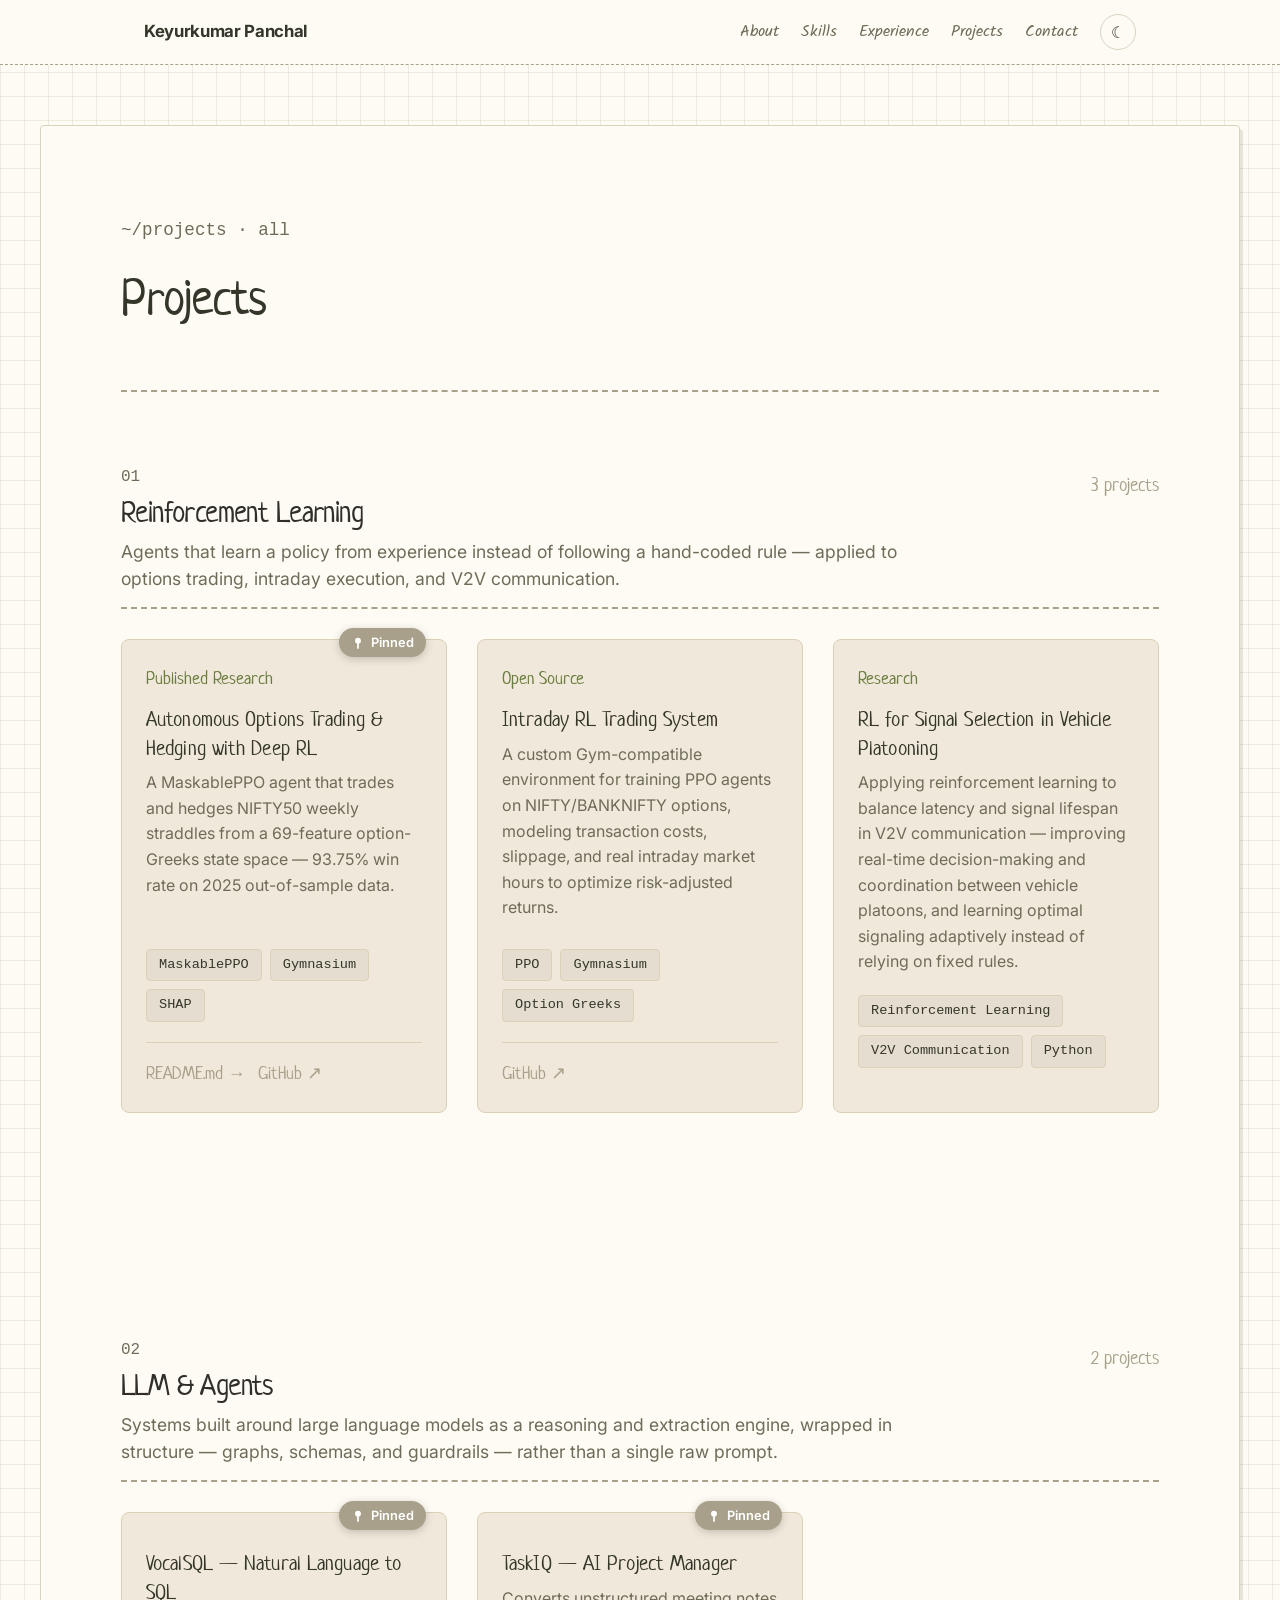
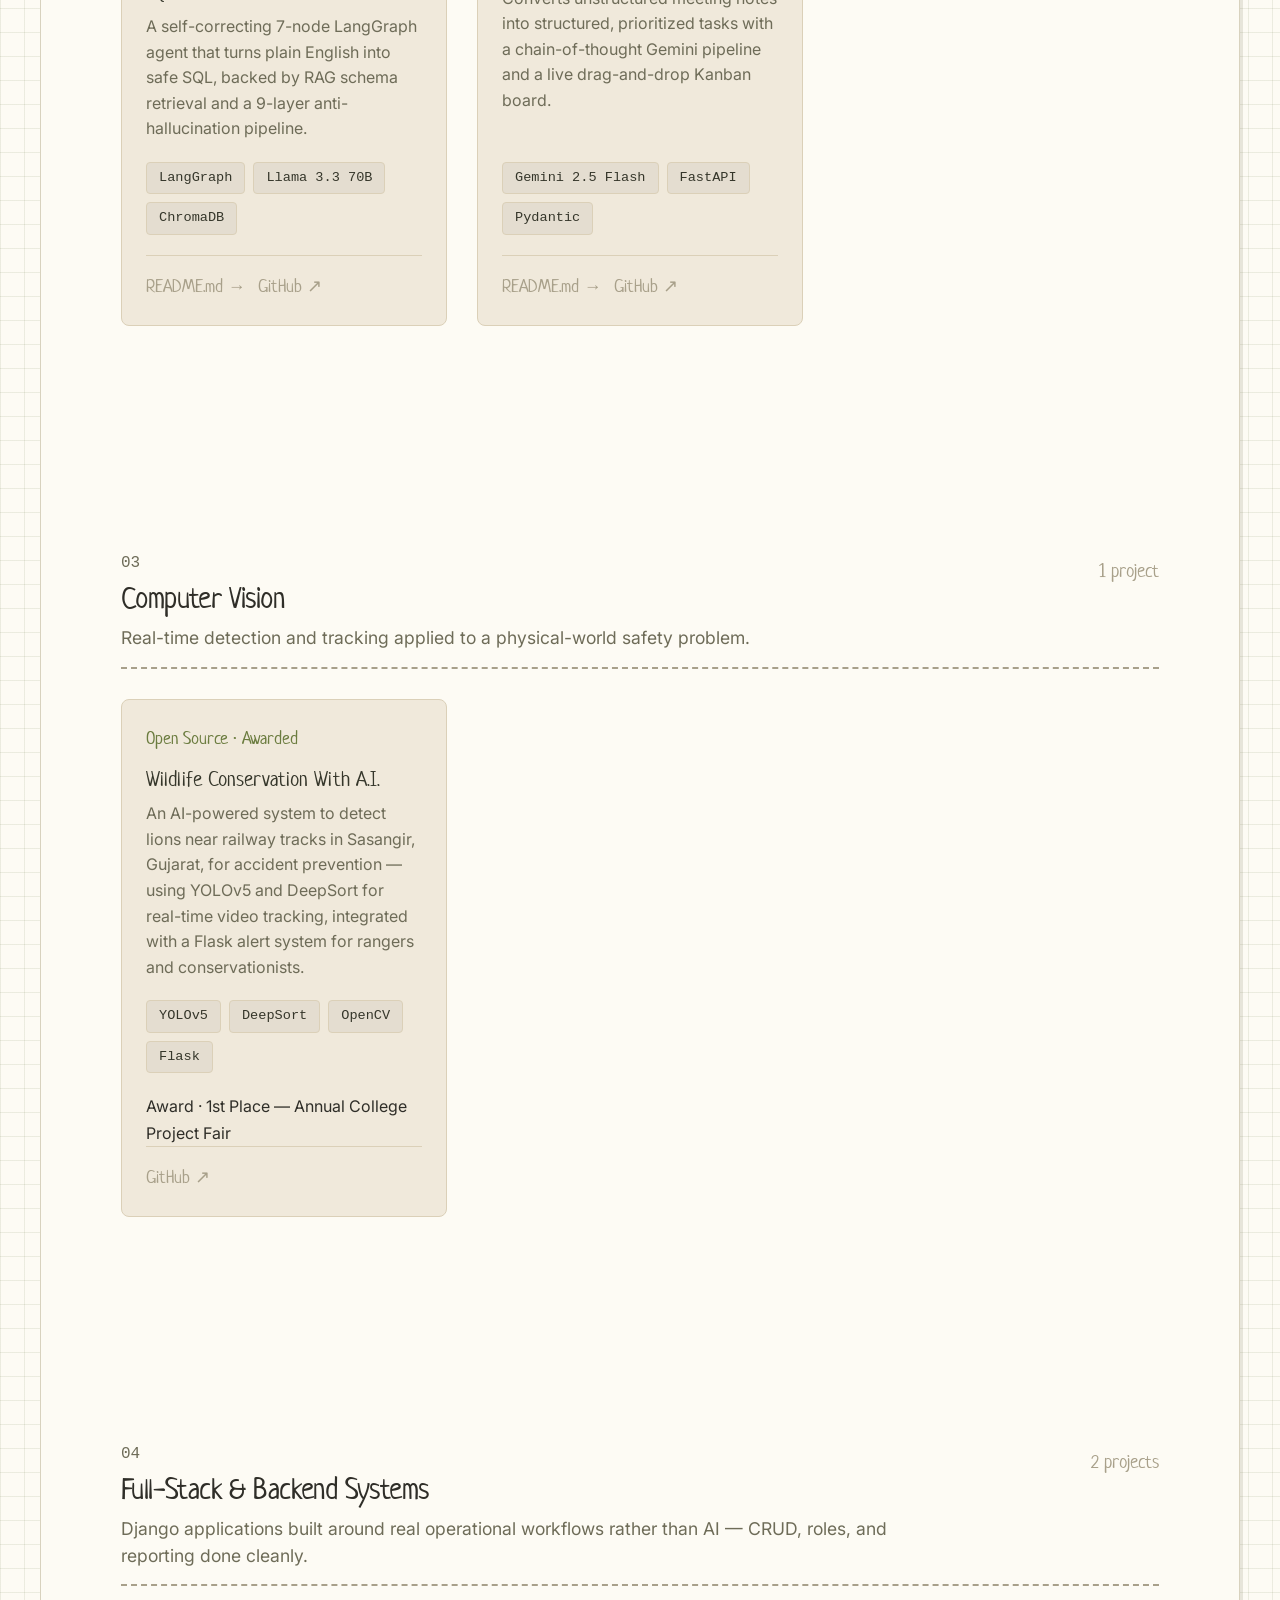
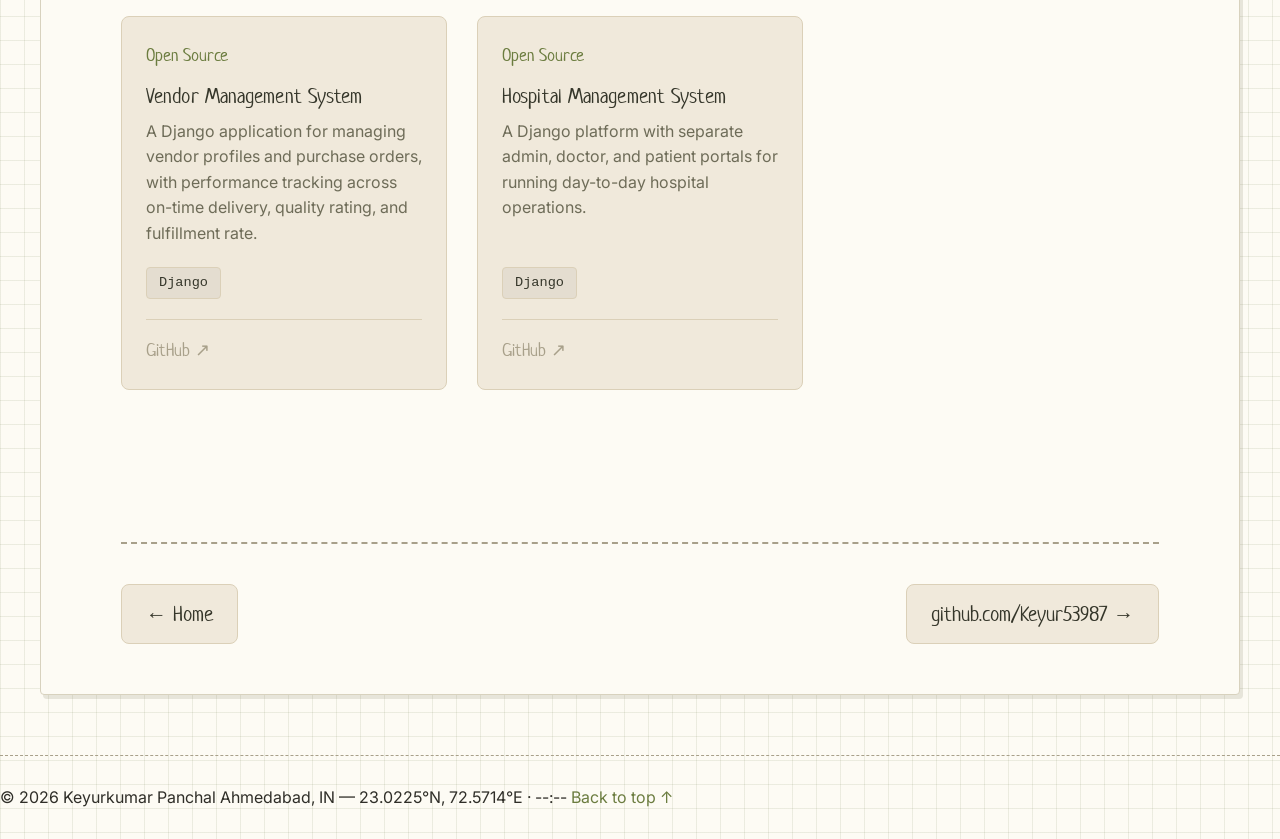
==== commit b8d3b8fa: "Version 2: Portfolio UX Redesign" ====
--- a/projects/index.html
+++ b/projects/index.html
@@ -9,74 +9,45 @@
 <link rel="icon" type="image/svg+xml" href="data:image/svg+xml,%3Csvg xmlns='http://www.w3.org/2000/svg' viewBox='0 0 100 100'%3E%3Crect width='100' height='100' fill='%237c3aed'/%3E%3Ctext x='50' y='68' font-family='monospace' font-size='52' font-weight='700' fill='%23ffffff' text-anchor='middle'%3EK%3C/text%3E%3C/svg%3E">
 <link rel="preconnect" href="https://fonts.googleapis.com">
 <link rel="preconnect" href="https://fonts.gstatic.com" crossorigin>
-<link href="https://fonts.googleapis.com/css2?family=Fraunces:ital,wght@0,300;0,400;0,500;0,600;1,400;1,500&amp;family=Instrument+Sans:ital,wght@0,400;0,500;0,600;0,700;1,400&amp;family=JetBrains+Mono:wght@300;400;500;600&amp;display=swap" rel="stylesheet">
-<link rel="stylesheet" href="../assets/css/site.css">
+<link href="https://fonts.googleapis.com/css2?family=Inter:wght@400;500;600;700;800&display=swap" rel="stylesheet">
+<link href="https://fonts.googleapis.com/css2?family=Neucha&family=Kalam:wght@400;700&display=swap" rel="stylesheet">
+<link rel="stylesheet" href="../style.css">
+<script src="../theme.js"></script>
 </head>
-<body>
+<body class="sticky-page">
 
 <a href="#top" class="skip-link">Skip to content</a>
 <div class="scroll-progress" id="scroll-progress"></div>
 
-<header class="nav" id="nav">
-  <a href="../index.html" class="nav-mark">kp<span>/</span></a>
-  <nav class="nav-links" id="nav-links">
-    <a href="../index.html#about">About</a>
-    <a href="../index.html#skills">Skills</a>
-    <a href="../index.html#experience">Experience</a>
-    <a href="index.html">Projects</a>
-    <a href="../index.html#contact">Contact</a>
-  </nav>
-  <button class="nav-toggle" id="nav-toggle" aria-label="Toggle navigation menu" aria-expanded="false" aria-controls="nav-links">
-    <span></span><span></span><span></span>
-  </button>
-</header>
+<nav class="nav">
+  <div class="nav-inner">
+    <a class="nav-logo" href="../index.html" aria-label="Home">Keyurkumar Panchal</a>
+    <button class="nav-toggle" onclick="toggleNav()" aria-label="Open menu"><span></span><span></span><span></span></button>
+    <div class="nav-links" id="navLinks">
+      <a href="../index.html#about">About</a>
+      <a href="../index.html#skills">Skills</a>
+      <a href="../index.html#experience">Experience</a>
+      <a href="index.html">Projects</a>
+      <a href="../index.html#contact">Contact</a>
+      <button class="theme-btn" onclick="toggleTheme()" aria-label="Toggle theme">☾</button>
+    </div>
+  </div>
+</nav>
 
 <main id="top">
-
-<!-- <p class="crumb">
-  <a href="../index.html">kp/</a><span class="sep">/</span>
-  <span class="current">projects</span>
-</p> -->
+<div class="paper-wrapper">
 
 <!-- ============ HERO ============ -->
-<!-- <section class="case-hero">
+<section class="detail-header">
   <p class="case-eyebrow">~/projects · all</p>
-  <h1 class="case-title">All Projects</h1>
-  <p class="case-thesis">Every public repository, grouped by domain. The three marked <strong>Pinned</strong> also have full write-ups — architecture, methodology, results — and live on the home page too.</p>
-
-  <div class="stat-grid reveal">
-    <div class="stat-cell">
-      <span class="num">8</span>
-      <span class="lbl">Projects</span>
-    </div>
-    <div class="stat-cell">
-      <span class="num">4</span>
-      <span class="lbl">Domains</span>
-    </div>
-    <div class="stat-cell">
-      <span class="num">3</span>
-      <span class="lbl">Full Case Studies</span>
-    </div>
-    <div class="stat-cell">
-      <span class="num">1</span>
-      <span class="lbl">Published Paper</span>
-    </div>
-  </div>
-</section> -->
-
-<nav class="case-toc" aria-label="Domain contents" style="margin-top: calc(var(--nav-h) + 2rem);">
-  <span class="lbl">Jump to</span>
-  <a href="#rl">Reinforcement Learning</a>
-  <a href="#llm">LLM &amp; Agents</a>
-  <a href="#cv">Computer Vision</a>
-  <a href="#backend">Full-Stack &amp; Backend</a>
-</nav>
+  <h1>Projects</h1>
+</section>
 
 <!-- ============ REINFORCEMENT LEARNING ============ -->
 <section class="domain-section" id="rl">
   <div class="domain-head reveal">
     <div>
-      <p class="section-path">01 · domain</p>
+      <p class="section-path">01</p>
       <h2>Reinforcement Learning</h2>
       <p class="domain-tagline">Agents that learn a policy from experience instead of following a hand-coded rule — applied to options trading, intraday execution, and V2V communication.</p>
     </div>
@@ -122,7 +93,7 @@
 <section class="domain-section" id="llm">
   <div class="domain-head reveal">
     <div>
-      <p class="section-path">02 · domain</p>
+      <p class="section-path">02</p>
       <h2>LLM &amp; Agents</h2>
       <p class="domain-tagline">Systems built around large language models as a reasoning and extraction engine, wrapped in structure — graphs, schemas, and guardrails — rather than a single raw prompt.</p>
     </div>
@@ -166,7 +137,7 @@
 <section class="domain-section" id="cv">
   <div class="domain-head reveal">
     <div>
-      <p class="section-path">03 · domain</p>
+      <p class="section-path">03</p>
       <h2>Computer Vision</h2>
       <p class="domain-tagline">Real-time detection and tracking applied to a physical-world safety problem.</p>
     </div>
@@ -191,7 +162,7 @@
 <section class="domain-section" id="backend">
   <div class="domain-head reveal">
     <div>
-      <p class="section-path">04 · domain</p>
+      <p class="section-path">04</p>
       <h2>Full-Stack &amp; Backend Systems</h2>
       <p class="domain-tagline">Django applications built around real operational workflows rather than AI — CRUD, roles, and reporting done cleanly.</p>
     </div>
@@ -224,15 +195,14 @@
 <!-- ============ FOOTER NAV ============ -->
 <div class="case-footer-nav reveal">
   <a href="../index.html">
-    <span class="cf-lbl">← Back to</span>
-    <span class="cf-to">Home</span>
+    <span class="cf-to">← Home</span>
   </a>
   <a class="cf-next" href="https://github.com/Keyur53987" target="_blank" rel="noopener noreferrer">
-    <span class="cf-lbl">Everything else lives on →</span>
-    <span class="cf-to">github.com/Keyur53987</span>
+    <span class="cf-to">github.com/Keyur53987 →</span>
   </a>
 </div>
 
+</div>
 </main>
 
 <footer class="footer">
@@ -241,6 +211,6 @@
   <a href="#top">Back to top ↑</a>
 </footer>
 
-<script src="../assets/js/site.js" defer></script>
+
 </body>
 </html>
--- a/style.css
+++ b/style.css
@@ -0,0 +1,804 @@
+/* ============ Vasundhhara Singh Katoch — Portfolio ============ */
+:root {
+  --bg: #f0e9db;           /* beige */
+  --bg-alt: #e7dec9;       /* deeper beige */
+  --surface: #f9f4e9;
+  --text: #35362a;
+  --text-muted: #6e6c58;
+  --accent: #6b7c3f;       /* olive green */
+  --accent-soft: #e0e0c4;
+  --border: #dbd0b8;
+  --shadow: 0 2px 16px rgba(80, 75, 60, 0.08);
+  --radius: 14px;
+  --max-w: 1040px;
+}
+[data-theme="dark"] {
+  --bg: #1e1d16;
+  --bg-alt: #26241a;
+  --surface: #2b291e;
+  --text: #efecdd;
+  --text-muted: #b1ad95;
+  --accent: #b5c078;       /* light olive */
+  --accent-soft: #3a3a24;
+  --border: #3d3a2a;
+  --shadow: 0 2px 16px rgba(0, 0, 0, 0.4);
+}
+
+* { box-sizing: border-box; margin: 0; padding: 0; }
+html { scroll-behavior: smooth; }
+body {
+  font-family: "Inter", -apple-system, BlinkMacSystemFont, "Segoe UI", Roboto, sans-serif;
+  background: var(--bg);
+  color: var(--text);
+  line-height: 1.65;
+  transition: background 0.3s, color 0.3s;
+  -webkit-font-smoothing: antialiased;
+}
+a { color: var(--accent); text-decoration: none; }
+a:hover { text-decoration: underline; }
+img { max-width: 100%; display: block; }
+
+.container { max-width: var(--max-w); margin: 0 auto; padding: 0 24px; }
+
+/* ---- Nav ---- */
+.nav {
+  position: sticky; top: 0; z-index: 50;
+  background: color-mix(in srgb, var(--bg) 85%, transparent);
+  backdrop-filter: blur(10px);
+  border-bottom: 1px solid var(--border);
+}
+.nav-inner {
+  max-width: var(--max-w); margin: 0 auto; padding: 14px 24px;
+  display: flex; align-items: center; justify-content: space-between; gap: 16px;
+}
+.nav-logo { font-weight: 700; font-size: 1.05rem; color: var(--text); letter-spacing: -0.02em; }
+.nav-logo:hover { text-decoration: none; color: var(--accent); }
+.nav-links { display: flex; gap: 22px; align-items: center; flex-wrap: wrap; }
+.nav-links a { color: var(--text-muted); font-size: 0.92rem; font-weight: 500; }
+.nav-links a:hover { color: var(--accent); text-decoration: none; }
+.theme-btn {
+  background: none; border: 1px solid var(--border); border-radius: 50%;
+  width: 36px; height: 36px; cursor: pointer; color: var(--text);
+  display: inline-flex; align-items: center; justify-content: center; font-size: 1rem;
+}
+.theme-btn:hover { border-color: var(--accent); }
+
+/* ---- Hero ---- */
+.hero { padding: 90px 0 70px; }
+.hero-grid { display: grid; grid-template-columns: 1.4fr 1fr; gap: 48px; align-items: center; }
+.hero h1 { font-size: clamp(2.1rem, 5vw, 3.2rem); letter-spacing: -0.03em; line-height: 1.12; margin-bottom: 18px; }
+.hero .tagline { font-size: 1.25rem; font-weight: 600; color: var(--accent); margin-bottom: 14px; }
+.hero p.sub { color: var(--text-muted); font-size: 1.06rem; max-width: 560px; margin-bottom: 28px; }
+.hero-art {
+  aspect-ratio: 1; border-radius: 50%;
+  background: radial-gradient(circle at 35% 30%, var(--accent-soft), var(--bg-alt));
+  border: 1px solid var(--border);
+  display: flex; align-items: center; justify-content: center;
+  font-size: 4rem; color: var(--accent); font-weight: 700;
+  max-width: 300px; margin: 0 auto;
+}
+.btn {
+  display: inline-block; padding: 12px 26px; border-radius: 999px;
+  background: var(--accent); color: #fff; font-weight: 600; font-size: 0.95rem;
+  border: none; cursor: pointer; transition: opacity 0.2s;
+}
+.btn:hover { opacity: 0.88; text-decoration: none; color: #fff; }
+.btn.ghost { background: transparent; color: var(--accent); border: 1.5px solid var(--accent); margin-left: 10px; }
+
+/* ---- Metrics strip ---- */
+.metrics { background: var(--bg-alt); border-block: 1px solid var(--border); padding: 34px 0; }
+.metrics-grid { display: grid; grid-template-columns: repeat(auto-fit, minmax(150px, 1fr)); gap: 20px; text-align: center; }
+.metric b { display: block; font-size: 1.7rem; color: var(--accent); letter-spacing: -0.02em; }
+.metric span { font-size: 0.85rem; color: var(--text-muted); }
+
+/* ---- Sections ---- */
+section { padding: 72px 0; }
+section h2 {
+  font-size: 1.75rem; letter-spacing: -0.02em; margin-bottom: 34px;
+  display: flex; align-items: center; gap: 14px;
+}
+section h2::after { content: ""; flex: 1; height: 1px; background: var(--border); }
+.section-alt { background: var(--bg-alt); }
+
+/* ---- Experience timeline ---- */
+.exp-item {
+  display: grid; grid-template-columns: 180px 1fr; gap: 28px;
+  padding: 26px 0; border-bottom: 1px solid var(--border);
+}
+.exp-item:last-child { border-bottom: none; }
+.exp-date { color: var(--text-muted); font-size: 0.9rem; padding-top: 4px; }
+.exp-item h3 { font-size: 1.2rem; letter-spacing: -0.01em; }
+.exp-item .org { color: var(--accent); font-weight: 600; margin-bottom: 8px; }
+.exp-item p { color: var(--text-muted); font-size: 0.97rem; margin-bottom: 10px; }
+.impact-link { font-weight: 600; font-size: 0.92rem; }
+.impact-link::after { content: " →"; }
+
+/* ---- Cards ---- */
+.card-grid { display: grid; grid-template-columns: repeat(auto-fill, minmax(300px, 1fr)); gap: 22px; }
+.card {
+  background: var(--surface); border: 1px solid var(--border); border-radius: var(--radius);
+  padding: 26px; box-shadow: var(--shadow); display: flex; flex-direction: column; gap: 10px;
+  transition: transform 0.2s, border-color 0.2s; color: var(--text);
+}
+a.card:hover { transform: translateY(-3px); border-color: var(--accent); text-decoration: none; }
+.card h3 { font-size: 1.08rem; letter-spacing: -0.01em; }
+.card p { color: var(--text-muted); font-size: 0.93rem; flex: 1; }
+.tags { display: flex; flex-wrap: wrap; gap: 7px; }
+.tag {
+  font-size: 0.74rem; font-weight: 600; padding: 4px 10px; border-radius: 999px;
+  background: var(--accent-soft); color: var(--accent);
+}
+
+/* ---- Skills ---- */
+.skills-grid { display: grid; grid-template-columns: repeat(auto-fill, minmax(280px, 1fr)); gap: 22px; }
+.skill-group h3 { font-size: 0.95rem; text-transform: uppercase; letter-spacing: 0.06em; color: var(--text-muted); margin-bottom: 12px; }
+
+/* ---- Conference ---- */
+.conf-card {
+  background: var(--surface); border: 1px solid var(--border); border-radius: var(--radius);
+  padding: 30px; box-shadow: var(--shadow); margin-bottom: 22px;
+}
+.conf-card h3 { margin-bottom: 8px; }
+.conf-card p { color: var(--text-muted); }
+
+/* ---- Detail pages ---- */
+.detail-header { padding: 40px 0 40px; border-bottom: 2px dashed var(--pencil); }
+.detail-header h1 { font-size: clamp(2.5rem, 5vw, 3.5rem); letter-spacing: -0.02em; margin-bottom: 24px; color: var(--text); }
+.case-eyebrow { font-size: 1.1rem; color: var(--text-muted); font-family: monospace; margin-bottom: 24px; display: block; }
+.case-thesis { font-size: 1.25rem; line-height: 1.6; color: var(--text); margin-bottom: 40px; max-width: 800px; }
+.case-links { display: flex; gap: 16px; margin-bottom: 40px; flex-wrap: wrap; }
+.detail-header .meta { color: var(--accent); font-weight: 600; }
+.detail-body { padding: 48px 0 80px; max-width: 780px; }
+.detail-body h2 { font-size: 1.35rem; margin: 38px 0 16px; }
+.detail-body h2::after { display: none; }
+.detail-body p, .detail-body li { color: var(--text-muted); font-size: 1rem; }
+.detail-body ul { padding-left: 22px; display: grid; gap: 10px; margin: 14px 0; }
+.detail-body li strong, .detail-body p strong { color: var(--text); }
+.highlight-box {
+  background: var(--accent-soft); border-left: 4px solid var(--accent);
+  border-radius: 0 var(--radius) var(--radius) 0; padding: 18px 22px; margin: 24px 0;
+}
+.highlight-box p { color: var(--text); font-size: 0.98rem; }
+
+/* ---- Contact / footer ---- */
+.contact { text-align: center; padding: 90px 0; }
+.contact h2 { justify-content: center; }
+.contact h2::after { display: none; }
+.contact p { color: var(--text-muted); max-width: 480px; margin: 0 auto 28px; }
+footer { border-top: 1px solid var(--border); padding: 28px 0; }
+.footer-inner {
+  max-width: var(--max-w); margin: 0 auto; padding: 0 24px;
+  display: flex; justify-content: space-between; align-items: center; flex-wrap: wrap; gap: 12px;
+  color: var(--text-muted); font-size: 0.88rem;
+}
+.footer-inner a { margin-left: 16px; }
+
+@media (max-width: 720px) {
+  .hero-grid { grid-template-columns: 1fr; }
+  .hero-art { max-width: 180px; }
+  .exp-item { grid-template-columns: 1fr; gap: 6px; }
+  .nav-links { gap: 14px; }
+  .nav-links a.hide-m { display: none; }
+}
+
+/* ---- Hero photo ---- */
+.hero-art { overflow: hidden; padding: 0; font-size: 0; }
+.hero-art img { width: 100%; height: 100%; object-fit: cover; border-radius: 50%; }
+
+/* ---- Carousel ---- */
+.carousel { position: relative; margin-bottom: 22px; }
+.carousel-track { aspect-ratio: 16/10; border-radius: var(--radius); overflow: hidden; background: var(--bg-alt); }
+.carousel-track img { display: none; width: 100%; height: 100%; object-fit: cover; }
+.carousel-track img.active { display: block; }
+.carousel-btn {
+  position: absolute; top: 50%; transform: translateY(-50%);
+  width: 40px; height: 40px; border-radius: 50%; border: none; cursor: pointer;
+  background: rgba(0, 0, 0, 0.45); color: #fff; font-size: 1.4rem; line-height: 1;
+  display: flex; align-items: center; justify-content: center;
+}
+.carousel-btn:hover { background: rgba(0, 0, 0, 0.65); }
+.carousel-btn.prev { left: 12px; }
+.carousel-btn.next { right: 12px; }
+.carousel-dots { display: flex; gap: 8px; justify-content: center; margin-top: 12px; }
+.carousel-dots span {
+  width: 9px; height: 9px; border-radius: 50%; background: var(--border); cursor: pointer;
+}
+.carousel-dots span.on { background: var(--accent); }
+
+/* ---- Card link rows ---- */
+.card-links { display: flex; flex-wrap: wrap; gap: 6px 16px; font-size: 0.9rem; font-weight: 600; margin-top: 4px; padding-top: 12px; border-top: 1px solid var(--border); }
+
+/* ---- Metrics heading ---- */
+.metrics-title { font-size: 1.05rem; text-transform: uppercase; letter-spacing: 0.08em; color: var(--text-muted); text-align: center; margin-bottom: 24px; font-weight: 600; }
+
+/* ---- Mobile nav ---- */
+.nav-toggle { display: none; background: none; border: none; cursor: pointer; padding: 8px; flex-direction: column; gap: 5px; }
+.nav-toggle span { display: block; width: 22px; height: 2px; background: var(--text); border-radius: 2px; transition: transform 0.2s, opacity 0.2s; }
+@media (max-width: 720px) {
+  .nav-toggle { display: flex; }
+  .nav-links { display: none; position: absolute; top: 100%; left: 0; right: 0; flex-direction: column; align-items: flex-start; gap: 0; background: var(--bg); border-bottom: 1px solid var(--border); padding: 8px 24px 16px; }
+  .nav-links.open { display: flex; }
+  .nav-links a { padding: 10px 0; font-size: 1rem; width: 100%; }
+  .nav-links .theme-btn { margin-top: 8px; }
+  .nav-inner { position: relative; }
+}
+
+.nav-logo { display: inline-flex; align-items: center; }
+.nav-logo svg { display: block; }
+
+/* ---- Video embeds ---- */
+.video-wrap { aspect-ratio: 16/9; border-radius: 10px; overflow: hidden; background: var(--bg-alt); margin-bottom: 6px; }
+.video-wrap iframe { width: 100%; height: 100%; display: block; border: 0; }
+
+/* ---- PDF poster embed ---- */
+.poster-wrap { border: 1px solid var(--border); border-radius: var(--radius); overflow: hidden; margin: 16px 0; background: var(--bg-alt); }
+.poster-wrap embed { width: 100%; height: 720px; display: block; }
+
+/* ---- Poster image ---- */
+.poster-img { width: 100%; border-radius: var(--radius); border: 1px solid var(--border); margin: 16px 0; display: block; }
+
+/* ---- Sticky note ---- */
+.sticky-note {
+  position: relative;
+  max-width: 220px;
+  margin: 18px auto 0;
+  padding: 16px 18px;
+  background: #cfd28c;
+  color: #3d3a14;
+  font-family: var(--font-voice, "Inter", sans-serif);
+  font-size: 0.92rem;
+  line-height: 1.5;
+  border-radius: 2px;
+  box-shadow: 2px 3px 8px rgba(0, 0, 0, 0.15);
+  transform: rotate(-3deg);
+}
+.sticky-note::before {
+  content: "";
+  position: absolute;
+  top: -16px;
+  left: 18px;
+  width: 24px;
+  height: 38px;
+  background-image: url("data:image/svg+xml,%3Csvg xmlns='http://www.w3.org/2000/svg' viewBox='0 0 24 24' fill='none' stroke='%23767672' stroke-width='2.4' stroke-linecap='round' stroke-linejoin='round'%3E%3Cpath d='M21.44 11.05l-9.19 9.19a6 6 0 0 1-8.49-8.49l9.19-9.19a4 4 0 0 1 5.66 5.66l-9.2 9.19a2 2 0 0 1-2.83-2.83l8.49-8.48'/%3E%3C/svg%3E");
+  background-repeat: no-repeat;
+  background-size: contain;
+  transform: rotate(-10deg);
+  filter: drop-shadow(1px 2px 1px rgba(0, 0, 0, 0.25));
+  pointer-events: none;
+}
+[data-theme="dark"] .sticky-note {
+  background: #9a9c5e;
+  color: #24220a;
+}
+
+/* ---- Sticky note cards (homepage only) ---- */
+.sticky-page .card,
+.sticky-page .conf-card {
+  background: #cfd28c;
+  border: none;
+  border-radius: 3px;
+  box-shadow: 3px 4px 10px rgba(0, 0, 0, 0.16);
+  color: #3d3a14;
+}
+.sticky-page .card h3,
+.sticky-page .conf-card h3 {
+  color: #2b2708;
+}
+.sticky-page .card p,
+.sticky-page .conf-card p {
+  color: #55501f;
+}
+.sticky-page .card .tag {
+  background: rgba(0, 0, 0, 0.08);
+  color: #3d3a14;
+}
+.sticky-page .card .impact-link,
+.sticky-page .card-links a,
+.sticky-page .conf-card a:not(.btn) {
+  color: #5c5710;
+  font-weight: 700;
+}
+.sticky-page .card-links {
+  border-top-color: rgba(0, 0, 0, 0.12);
+}
+.sticky-page .card-grid .card:nth-child(odd),
+.sticky-page .conf-card {
+  transform: rotate(-2deg);
+}
+.sticky-page .card-grid .card:nth-child(even) {
+  transform: rotate(2deg);
+}
+.sticky-page .card-grid .card:nth-child(3n) {
+  transform: rotate(-1.5deg);
+}
+.sticky-page a.card:hover {
+  transform: rotate(0deg) translateY(-4px);
+  border-color: transparent;
+  box-shadow: 4px 6px 14px rgba(0, 0, 0, 0.22);
+}
+[data-theme="dark"] .sticky-page .card,
+[data-theme="dark"] .sticky-page .conf-card {
+  background: #9a9c5e;
+  color: #24220a;
+}
+[data-theme="dark"] .sticky-page .card h3,
+[data-theme="dark"] .sticky-page .conf-card h3 {
+  color: #1c1804;
+}
+[data-theme="dark"] .sticky-page .card p,
+[data-theme="dark"] .sticky-page .conf-card p {
+  color: #34300f;
+}
+
+/* ---- Keep Events carousel as a normal card, not a sticky note ---- */
+.sticky-page #conferences .conf-card {
+  background: var(--surface);
+  border: 1px solid var(--border);
+  color: var(--text);
+  transform: none;
+  box-shadow: var(--shadow);
+}
+.sticky-page #conferences .conf-card h3 { color: var(--text); }
+.sticky-page #conferences .conf-card p { color: var(--text-muted); }
+
+/* ---- Paperclip on sticky notes ---- */
+.sticky-page .card,
+.sticky-page .conf-card {
+  position: relative;
+  overflow: visible;
+}
+.sticky-page .card::before,
+.sticky-page .conf-card::before {
+  content: "";
+  position: absolute;
+  top: -16px;
+  left: 18px;
+  width: 24px;
+  height: 38px;
+  background-image: url("data:image/svg+xml,%3Csvg xmlns='http://www.w3.org/2000/svg' viewBox='0 0 24 24' fill='none' stroke='%23767672' stroke-width='2.4' stroke-linecap='round' stroke-linejoin='round'%3E%3Cpath d='M21.44 11.05l-9.19 9.19a6 6 0 0 1-8.49-8.49l9.19-9.19a4 4 0 0 1 5.66 5.66l-9.2 9.19a2 2 0 0 1-2.83-2.83l8.49-8.48'/%3E%3C/svg%3E");
+  background-repeat: no-repeat;
+  background-size: contain;
+  transform: rotate(-10deg);
+  filter: drop-shadow(1px 2px 1px rgba(0, 0, 0, 0.25));
+  pointer-events: none;
+  z-index: 2;
+}
+.sticky-page #conferences .conf-card::before {
+  display: none;
+}
+
+/* ---- Skills: white surface ---- */
+#skills {
+  background: var(--surface);
+}
+
+/* ---- Contact: green accent background ---- */
+#contact {
+  background: var(--accent);
+}
+#contact h2 {
+  color: #fff;
+}
+#contact p {
+  color: rgba(255, 255, 255, 0.85);
+}
+#contact .btn {
+  background: #fff;
+  color: var(--accent);
+}
+#contact .btn.ghost {
+  background: transparent;
+  color: #fff;
+  border-color: #fff;
+}
+
+/* ============================================================
+   ENGINEERING NOTEBOOK LAYER  (delete this whole block to revert)
+   ============================================================ */
+
+:root {
+  --paper: #fdfbf4;
+  --grid-line: rgba(120, 130, 90, 0.13);
+  --ink: #2f2e28;
+  --ink-soft: #57544a;
+  --pencil: #a8a08a;
+  --nb-border: #d8d2be;
+  --nb-shadow: 3px 4px 0 rgba(120, 112, 85, 0.16);
+}
+[data-theme="dark"] {
+  --paper: #1f2018;
+  --grid-line: rgba(180, 195, 140, 0.09);
+  --ink: #ecebdd;
+  --ink-soft: #b3b09b;
+  --pencil: #77745f;
+  --nb-border: #3f3e2f;
+  --nb-shadow: 3px 4px 0 rgba(0, 0, 0, 0.35);
+}
+
+/* --- Graph paper --- */
+body {
+  background-color: var(--paper);
+  background-image:
+    linear-gradient(var(--grid-line) 1px, transparent 1px),
+    linear-gradient(90deg, var(--grid-line) 1px, transparent 1px);
+  background-size: 24px 24px;
+  color: var(--ink);
+}
+.section-alt {
+  background-color: rgba(226, 220, 196, 0.42);
+  background-image: inherit;
+  background-size: 24px 24px;
+}
+[data-theme="dark"] .section-alt { background-color: rgba(255, 255, 255, 0.03); }
+#skills { background-color: rgba(255, 255, 255, 0.55); }
+[data-theme="dark"] #skills { background-color: rgba(255, 255, 255, 0.04); }
+
+/* --- Handwriting for headings --- */
+h1, h2, h3, .metrics-title, .metric b, .hero .tagline {
+  font-family: "Neucha", "Segoe Script", cursive;
+  font-weight: 400;
+  color: var(--ink);
+  letter-spacing: 0.005em;
+}
+h1 { font-size: clamp(2.1rem, 5vw, 3.1rem) !important; line-height: 1.15; }
+h2 { font-size: 1.85rem !important; line-height: 1.25; }
+h3 { font-size: 1.32rem !important; line-height: 1.35; }
+.hero .tagline {
+  font-size: 1.5rem;
+  color: var(--accent);
+  border-bottom: 2px solid var(--nb-border);
+  display: inline-block;
+  padding-bottom: 4px;
+  margin-bottom: 16px;
+  line-height: 1.35;
+}
+.metric b { font-size: 2.05rem; }
+.metrics-title { font-size: 1.5rem; text-transform: none; letter-spacing: 0.005em; }
+
+/* --- Body text stays readable --- */
+body, .hero p.sub, .card p, .conf-card p, .detail-body p, .detail-body li, .metric span {
+  font-family: "Inter", -apple-system, sans-serif;
+}
+.hero p.sub, .card p, .conf-card p { color: var(--ink-soft); }
+
+/* --- Pencil-sketch dividers --- */
+section h2::after {
+  height: 2px;
+  background: var(--pencil);
+  opacity: 0.45;
+  border-radius: 2px;
+}
+
+/* --- Cards as taped-in paper --- */
+.card, .conf-card {
+  background: #fffdf6;
+  border: 1px solid var(--nb-border);
+  border-radius: 3px;
+  box-shadow: var(--nb-shadow);
+}
+[data-theme="dark"] .card, [data-theme="dark"] .conf-card { background: #262719; }
+a.card:hover, .sticky-page a.card:hover {
+  transform: rotate(0deg) translateY(-3px);
+  box-shadow: 4px 6px 0 rgba(120, 112, 85, 0.22);
+  border-color: var(--accent);
+}
+
+/* --- Sticky notes keep their tilt, softer paper --- */
+.sticky-page .card, .sticky-page .conf-card {
+  border: 1px solid rgba(120, 112, 85, 0.28);
+  box-shadow: var(--nb-shadow);
+  border-radius: 3px;
+}
+.sticky-note {
+  border: 1px solid rgba(120, 112, 85, 0.28);
+  box-shadow: var(--nb-shadow);
+  border-radius: 3px;
+  font-family: "Neucha", cursive;
+  font-size: 1.05rem;
+  line-height: 1.45;
+}
+
+/* --- Hand-annotated meta text --- */
+.exp-date, .impact-link, .card-links a, .crumb, .meta {
+  font-family: "Kalam", cursive;
+  font-size: 1.02rem;
+}
+.exp-date { color: var(--pencil); }
+.org { font-family: "Inter", sans-serif; font-weight: 600; }
+
+/* --- Tags as margin scribbles --- */
+.tag {
+  font-family: "Kalam", cursive;
+  font-weight: 400;
+  font-size: 0.86rem;
+  border: 1px solid var(--nb-border);
+  border-radius: 12px 4px 14px 5px;
+  background: transparent;
+  color: var(--accent);
+}
+.sticky-page .card .tag { border-color: rgba(120, 112, 85, 0.3); }
+
+/* --- Buttons like rubber-stamped labels --- */
+.btn {
+  font-family: "Kalam", cursive;
+  font-weight: 700;
+  border-radius: 20px 6px 22px 7px;
+  box-shadow: var(--nb-shadow);
+  border: 1px solid transparent;
+}
+.btn.ghost { border: 2px solid var(--accent); }
+.btn:hover { transform: translateY(-2px); opacity: 1; }
+
+/* --- Photos & media taped down --- */
+.hero-art {
+  border-radius: 4px;
+  border: 1px solid var(--nb-border);
+  background: #fffdf6;
+  padding: 10px 10px 34px;
+  box-shadow: var(--nb-shadow);
+  transform: rotate(-2deg);
+  aspect-ratio: auto;
+}
+.hero-art img { border-radius: 2px; }
+.poster-img, .video-wrap, .carousel-track {
+  border: 1px solid var(--nb-border);
+  border-radius: 3px;
+  box-shadow: var(--nb-shadow);
+}
+
+/* --- Dashed rules for lists --- */
+.exp-item { border-bottom: 1px dashed var(--pencil); }
+.metrics {
+  border-top: 1px dashed var(--pencil);
+  border-bottom: 1px dashed var(--pencil);
+  background-color: transparent;
+}
+footer { border-top: 1px dashed var(--pencil); }
+
+/* --- Highlight box like a margin note --- */
+.highlight-box {
+  border: 1px solid var(--nb-border);
+  border-left: 4px solid var(--accent);
+  border-radius: 0 3px 3px 0;
+  background: rgba(224, 224, 196, 0.35);
+  box-shadow: var(--nb-shadow);
+}
+
+/* --- Nav --- */
+.nav {
+  background: rgba(253, 251, 244, 0.92) !important;
+  border-bottom: 1px dashed var(--pencil);
+}
+[data-theme="dark"] .nav { background: rgba(31, 32, 24, 0.92) !important; }
+.nav-links a { font-family: "Kalam", cursive; font-size: 1rem; }
+.theme-btn { border-radius: 50%; border: 1px solid var(--nb-border); }
+
+/* --- Contact panel --- */
+#contact { border-top: 1px dashed var(--pencil); }
+#contact h2 { color: #fff; }
+
+/* --- Paper Wrapper for Detail Pages --- */
+.paper-wrapper {
+  max-width: 1200px;
+  margin: 60px auto;
+  padding: 50px 80px;
+  background: var(--paper);
+  border: 1px solid var(--nb-border);
+  border-radius: 4px;
+  box-shadow: var(--nb-shadow);
+}
+  @media (max-width: 720px) {
+    .paper-wrapper { margin: 20px 10px; padding: 20px 15px; overflow-x: hidden; }
+    .card-grid { grid-template-columns: 1fr; gap: 20px; }
+    .sticky-page .card, .sticky-page .conf-card { margin: 10px; padding: 20px; }
+    .case-footer-nav { flex-direction: column; gap: 16px; align-items: stretch; }
+    .case-footer-nav a { justify-content: center; }
+  }
+
+/* --- Accessibility --- */
+.skip-link {
+  position: absolute;
+  top: -100px;
+  left: 0;
+  background: var(--pencil);
+  color: #fff;
+  padding: 8px 16px;
+  z-index: 9999;
+  text-decoration: none;
+  font-weight: bold;
+}
+.skip-link:focus {
+  top: 0;
+}
+
+/* --- Typewriter cursor --- */
+.typewriter-cursor {
+  display: inline-block;
+  width: 2px;
+  background-color: var(--text);
+  margin-left: 2px;
+  animation: blink 1s step-end infinite;
+}
+
+@keyframes blink {
+  0%, 100% { opacity: 1; }
+  50% { opacity: 0; }
+}
+
+/* --- Project Pages Specific Styles --- */
+.section-head { margin: 80px 0 30px; border-bottom: 2px dashed var(--pencil); padding-bottom: 15px; }
+.section-head h2 { font-size: 2.2rem; margin-bottom: 8px; color: var(--text); }
+.section-path { font-family: 'Neucha', cursive; color: var(--text-muted); font-size: 1.2rem; margin-bottom: 8px; }
+
+/* Grids and Lists */
+.split-grid { display: grid; grid-template-columns: 1fr 1fr; gap: 40px; margin-top: 20px; }
+@media (max-width: 768px) { .split-grid { grid-template-columns: 1fr; } }
+.split-col h3 { font-size: 1.5rem; margin-bottom: 16px; border-bottom: 1px solid var(--border); padding-bottom: 8px;}
+
+.step-item { display: flex; align-items: flex-start; gap: 20px; margin-bottom: 40px; max-width: 750px; }
+.step-num { font-family: 'Neucha', cursive; font-size: 1.8rem; color: var(--pencil); min-width: 40px; border-bottom: 2px solid var(--pencil); line-height: 1; padding-bottom: 4px; text-align: center;}
+.step-item h4 { font-size: 1.3rem; margin: 0 0 10px 0; }
+.step-item p { margin: 0; line-height: 1.6; font-size: 1.1rem; }
+
+/* Prose Formatting (Breathing Space & Width) */
+.prose p { 
+  margin-bottom: 32px; 
+  line-height: 1.8; 
+  color: var(--text); 
+  font-size: 1.15rem; 
+  max-width: 750px; /* Optimal reading width */
+}
+.prose ul, .prose ol { margin-bottom: 32px; padding-left: 20px; max-width: 750px; font-size: 1.15rem; line-height: 1.8;}
+.prose li { margin-bottom: 16px; }
+
+/* TL;DR Box */
+.tldr-box {
+  background: rgba(255, 235, 59, 0.15);
+  border-left: 4px solid #ffeb3b;
+  padding: 24px;
+  margin-bottom: 40px;
+  border-radius: 4px;
+  max-width: 750px;
+}
+.tldr-box strong { font-family: 'Kalam', cursive; font-size: 1.25rem; display: block; margin-bottom: 10px; color: var(--text); }
+.tldr-box p { margin-bottom: 0; font-size: 1.1rem; }
+
+/* Concept Image Container */
+.concept-image {
+  width: 100%;
+  max-width: 850px;
+  margin: 40px 0;
+  border-radius: 8px;
+  border: 1px solid var(--border);
+  box-shadow: 0 4px 12px rgba(0,0,0,0.1);
+}
+
+/* Code Blocks */
+.code-block { background: #1e1e1e; color: #d4d4d4; border-radius: 6px; padding: 15px; overflow-x: auto; margin: 25px 0; font-family: monospace; font-size: 0.95rem; }
+.code-block .cb-head { display: flex; justify-content: space-between; border-bottom: 1px solid #333; padding-bottom: 10px; margin-bottom: 10px; color: #888; font-family: 'Inter', sans-serif; font-size: 0.85rem; }
+.code-block pre { margin: 0; }
+.code-block .tok-com { color: #6a9955; }
+code { background: var(--bg); padding: 2px 6px; border-radius: 4px; border: 1px solid var(--border); font-family: monospace; font-size: 0.9em; }
+
+/* Tables */
+table { width: 100%; border-collapse: collapse; margin: 30px 0; font-size: 0.95rem; }
+th, td { padding: 12px 15px; text-align: left; border-bottom: 1px dashed var(--border); }
+th { font-family: 'Neucha', cursive; font-size: 1.2rem; border-bottom: 2px solid var(--text); }
+tr:hover { background-color: var(--bg); }
+
+/* Formulas / Equations */
+.formula {
+  font-family: 'Courier New', Courier, monospace;
+  font-size: 1.2rem;
+  font-weight: bold;
+  background: var(--bg);
+  padding: 20px 30px;
+  border-radius: 6px;
+  border-left: 4px solid var(--pencil);
+  margin: 30px 0;
+  color: var(--text);
+  overflow-x: auto;
+  text-align: center;
+}
+.formula sub {
+  font-size: 0.75em;
+  font-weight: normal;
+}
+
+/* Mermaid Diagrams */
+.mermaid { background: transparent; padding: 20px 0; margin: 30px 0; text-align: center; }
+
+/* Footer Nav */
+.case-footer-nav {
+  display: flex;
+  justify-content: space-between;
+  align-items: center;
+  margin-top: 80px;
+  padding-top: 40px;
+  border-top: 2px dashed var(--pencil);
+}
+
+.case-footer-nav a {
+  display: inline-flex;
+  align-items: center;
+  padding: 12px 24px;
+  background: var(--bg);
+  border: 1px solid var(--border);
+  border-radius: 8px;
+  color: var(--text);
+  font-size: 1.3rem;
+  font-family: 'Neucha', cursive;
+  text-decoration: none;
+  transition: all 0.3s ease;
+}
+
+.case-footer-nav a:hover {
+  background: var(--pencil);
+  color: #fff;
+  border-color: var(--pencil);
+  transform: translateY(-2px);
+  box-shadow: 0 4px 12px rgba(0,0,0,0.1);
+}
+.case-footer-nav a:hover * {
+  color: #fff !important;
+}
+
+/* ---- Project Cards & Grid ---- */
+.domain-section { margin-bottom: 80px; }
+.domain-head { display: flex; justify-content: space-between; align-items: flex-start; margin-bottom: 30px; padding-bottom: 15px; border-bottom: 2px dashed var(--pencil); }
+.section-path { font-family: monospace; color: var(--text-muted); font-size: 1rem; margin-bottom: 0; }
+.domain-head h2 { margin: 4px 0 8px 0; font-size: clamp(2rem, 4vw, 2.8rem); }
+.domain-head h2::after { display: none; }
+.domain-tagline { font-size: 1.1rem; color: var(--text-muted); max-width: 850px; line-height: 1.5; margin-top: 8px; padding-right: 20px; }
+.domain-count { font-family: 'Neucha', cursive; font-size: 1.2rem; color: var(--pencil); margin-top: 5px; }
+
+.proj-grid { display: grid; grid-template-columns: repeat(auto-fill, minmax(320px, 1fr)); gap: 30px; }
+
+.proj-card { 
+  background: var(--bg); 
+  border: 1px solid var(--border); 
+  border-radius: 8px; 
+  padding: 24px; 
+  position: relative; 
+  display: flex; 
+  flex-direction: column; 
+  transition: transform 0.2s, box-shadow 0.2s; 
+}
+.proj-card:hover { transform: translateY(-4px); box-shadow: 0 8px 24px rgba(0,0,0,0.08); }
+.proj-card h3 { font-size: 1.35rem; margin: 12px 0 8px; color: var(--text); }
+.proj-card p { font-size: 1rem; color: var(--text-muted); line-height: 1.6; margin-bottom: 20px; flex-grow: 1; }
+
+.pin-badge { 
+  position: absolute; 
+  top: -12px; 
+  right: 20px; 
+  background: var(--pencil); 
+  color: #fff; 
+  padding: 4px 12px; 
+  border-radius: 20px; 
+  font-size: 0.8rem; 
+  font-weight: 600; 
+  display: flex; 
+  align-items: center; 
+  gap: 6px; 
+  box-shadow: 0 2px 8px rgba(0,0,0,0.2); 
+}
+.pin-badge svg { width: 14px; height: 14px; }
+
+.pc-tag { font-family: 'Neucha', cursive; color: var(--accent); font-size: 1.1rem; }
+
+/* Chips */
+.chip-row { display: flex; flex-wrap: wrap; gap: 8px; margin-bottom: 20px; }
+.chip { 
+  background: rgba(0,0,0,0.05); 
+  border: 1px solid var(--border);
+  color: var(--text); 
+  padding: 4px 12px; 
+  border-radius: 4px; 
+  font-size: 0.85rem; 
+  font-family: monospace; 
+}
+
+.proj-links { display: flex; gap: 12px; border-top: 1px solid var(--border); padding-top: 16px; }
+.proj-links a { font-family: 'Neucha', cursive; color: var(--pencil); text-decoration: none; font-size: 1.1rem; }
+.proj-links a:hover { text-decoration: underline; }
